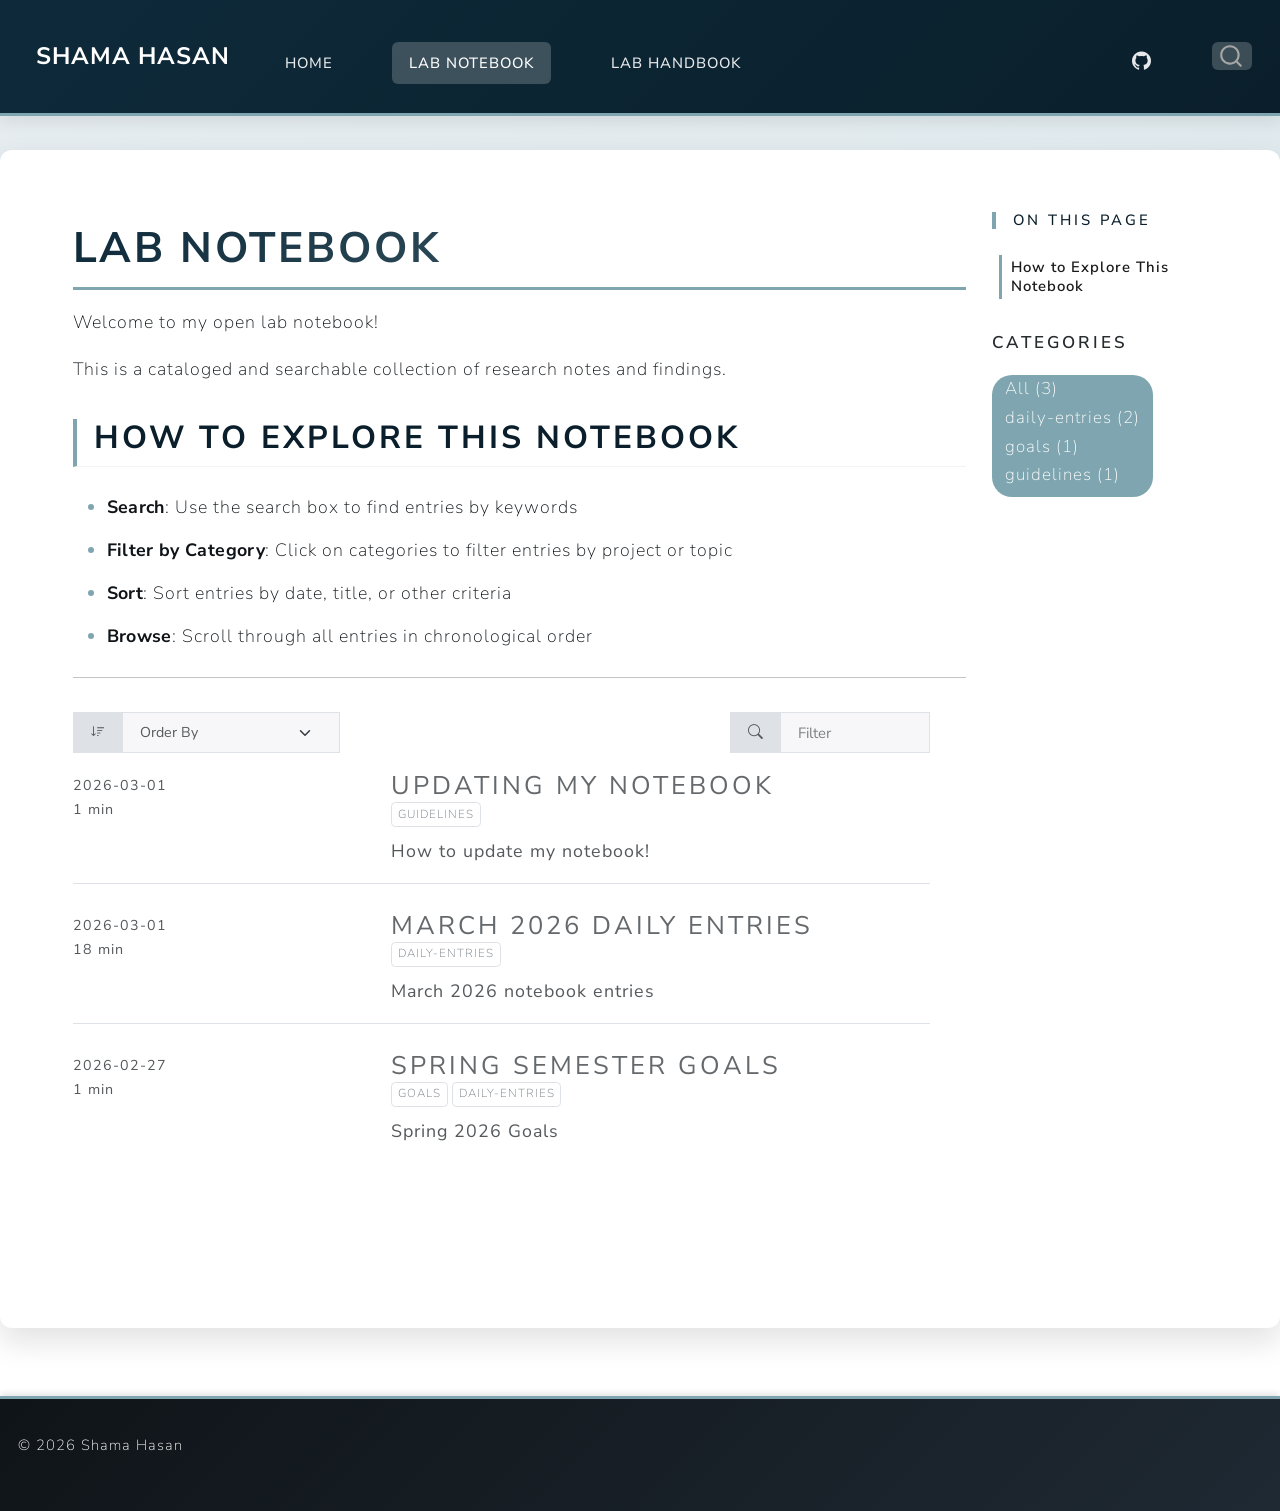
==== docs/notebook.html @ 0d403a02 "update" ====
<!DOCTYPE html>
<html xmlns="http://www.w3.org/1999/xhtml" lang="en" xml:lang="en"><head>

<meta charset="utf-8">
<meta name="generator" content="quarto-1.8.27">

<meta name="viewport" content="width=device-width, initial-scale=1.0, user-scalable=yes">


<title>Lab Notebook – Shama Hasan</title>
<style>
code{white-space: pre-wrap;}
span.smallcaps{font-variant: small-caps;}
div.columns{display: flex; gap: min(4vw, 1.5em);}
div.column{flex: auto; overflow-x: auto;}
div.hanging-indent{margin-left: 1.5em; text-indent: -1.5em;}
ul.task-list{list-style: none;}
ul.task-list li input[type="checkbox"] {
  width: 0.8em;
  margin: 0 0.8em 0.2em -1em; /* quarto-specific, see https://github.com/quarto-dev/quarto-cli/issues/4556 */ 
  vertical-align: middle;
}
</style>


<script src="site_libs/quarto-nav/quarto-nav.js"></script>
<script src="site_libs/quarto-nav/headroom.min.js"></script>
<script src="site_libs/clipboard/clipboard.min.js"></script>
<script src="site_libs/quarto-search/autocomplete.umd.js"></script>
<script src="site_libs/quarto-search/fuse.min.js"></script>
<script src="site_libs/quarto-search/quarto-search.js"></script>
<meta name="quarto:offset" content="./">
<script src="site_libs/quarto-listing/list.min.js"></script>
<script src="site_libs/quarto-listing/quarto-listing.js"></script>
<script src="site_libs/quarto-html/quarto.js" type="module"></script>
<script src="site_libs/quarto-html/tabsets/tabsets.js" type="module"></script>
<script src="site_libs/quarto-html/axe/axe-check.js" type="module"></script>
<script src="site_libs/quarto-html/popper.min.js"></script>
<script src="site_libs/quarto-html/tippy.umd.min.js"></script>
<script src="site_libs/quarto-html/anchor.min.js"></script>
<link href="site_libs/quarto-html/tippy.css" rel="stylesheet">
<link href="site_libs/quarto-html/quarto-syntax-highlighting-ed96de9b727972fe78a7b5d16c58bf87.css" rel="stylesheet" id="quarto-text-highlighting-styles">
<script src="site_libs/bootstrap/bootstrap.min.js"></script>
<link href="site_libs/bootstrap/bootstrap-icons.css" rel="stylesheet">
<link href="site_libs/bootstrap/bootstrap-26d00fcfd8247ad6f96df34d29162ba8.min.css" rel="stylesheet" append-hash="true" id="quarto-bootstrap" data-mode="light">
<script id="quarto-search-options" type="application/json">{
  "location": "navbar",
  "copy-button": false,
  "collapse-after": 3,
  "panel-placement": "end",
  "type": "overlay",
  "limit": 50,
  "keyboard-shortcut": [
    "f",
    "/",
    "s"
  ],
  "show-item-context": false,
  "language": {
    "search-no-results-text": "No results",
    "search-matching-documents-text": "matching documents",
    "search-copy-link-title": "Copy link to search",
    "search-hide-matches-text": "Hide additional matches",
    "search-more-match-text": "more match in this document",
    "search-more-matches-text": "more matches in this document",
    "search-clear-button-title": "Clear",
    "search-text-placeholder": "",
    "search-detached-cancel-button-title": "Cancel",
    "search-submit-button-title": "Submit",
    "search-label": "Search"
  }
}</script>
<script>

  window.document.addEventListener("DOMContentLoaded", function (_event) {
    const listingTargetEl = window.document.querySelector('#listing-listing .list');
    if (!listingTargetEl) {
      // No listing discovered, do not attach.
      return; 
    }

    const options = {
      valueNames: ['listing-date','listing-title','listing-reading-time','listing-description','listing-categories',{ data: ['index'] },{ data: ['categories'] },{ data: ['listing-date-sort'] },{ data: ['listing-file-modified-sort'] }],
      
      searchColumns: ["listing-date","listing-title","listing-author","listing-image","listing-description","listing-categories"],
    };

    window['quarto-listings'] = window['quarto-listings'] || {};
    window['quarto-listings']['listing-listing'] = new List('listing-listing', options);

    if (window['quarto-listing-loaded']) {
      window['quarto-listing-loaded']();
    }
  });

  window.addEventListener('hashchange',() => {
    if (window['quarto-listing-loaded']) {
      window['quarto-listing-loaded']();
    }
  })
  </script>

  <script src="https://cdnjs.cloudflare.com/polyfill/v3/polyfill.min.js?features=es6"></script>
  <script src="https://cdn.jsdelivr.net/npm/mathjax@3/es5/tex-chtml-full.js" type="text/javascript"></script>

<script type="text/javascript">
const typesetMath = (el) => {
  if (window.MathJax) {
    // MathJax Typeset
    window.MathJax.typeset([el]);
  } else if (window.katex) {
    // KaTeX Render
    var mathElements = el.getElementsByClassName("math");
    var macros = [];
    for (var i = 0; i < mathElements.length; i++) {
      var texText = mathElements[i].firstChild;
      if (mathElements[i].tagName == "SPAN" && texText && texText.data) {
        window.katex.render(texText.data, mathElements[i], {
          displayMode: mathElements[i].classList.contains('display'),
          throwOnError: false,
          macros: macros,
          fleqn: false
        });
      }
    }
  }
}
window.Quarto = {
  typesetMath
};
</script>

<link rel="stylesheet" href="styles.css">
</head>

<body class="nav-fixed quarto-light">

<div id="quarto-search-results"></div>
  <header id="quarto-header" class="headroom fixed-top">
    <nav class="navbar navbar-expand-lg " data-bs-theme="dark">
      <div class="navbar-container container-fluid">
      <div class="navbar-brand-container mx-auto">
    <a href="./index.html" class="navbar-brand navbar-brand-logo">
    <img src="./headshots/logo.png" alt="" class="navbar-logo light-content">
    <img src="./headshots/logo.png" alt="" class="navbar-logo dark-content">
    </a>
    <a class="navbar-brand" href="./index.html">
    <span class="navbar-title">Shama Hasan</span>
    </a>
  </div>
            <div id="quarto-search" class="" title="Search"></div>
          <button class="navbar-toggler" type="button" data-bs-toggle="collapse" data-bs-target="#navbarCollapse" aria-controls="navbarCollapse" role="menu" aria-expanded="false" aria-label="Toggle navigation" onclick="if (window.quartoToggleHeadroom) { window.quartoToggleHeadroom(); }">
  <span class="navbar-toggler-icon"></span>
</button>
          <div class="collapse navbar-collapse" id="navbarCollapse">
            <ul class="navbar-nav navbar-nav-scroll me-auto">
  <li class="nav-item">
    <a class="nav-link" href="./index.html"> 
<span class="menu-text">Home</span></a>
  </li>  
  <li class="nav-item">
    <a class="nav-link active" href="./notebook.html" aria-current="page"> 
<span class="menu-text">Lab Notebook</span></a>
  </li>  
  <li class="nav-item">
    <a class="nav-link" href="https://alcalalab.github.io/resources/"> 
<span class="menu-text">Lab Handbook</span></a>
  </li>  
</ul>
            <ul class="navbar-nav navbar-nav-scroll ms-auto">
  <li class="nav-item compact">
    <a class="nav-link" href="https://github.com/shamahasan"> <i class="bi bi-github" role="img">
</i> 
<span class="menu-text"></span></a>
  </li>  
</ul>
          </div> <!-- /navcollapse -->
            <div class="quarto-navbar-tools">
</div>
      </div> <!-- /container-fluid -->
    </nav>
</header>
<!-- content -->
<div id="quarto-content" class="quarto-container page-columns page-rows-contents page-layout-full page-navbar">
<!-- sidebar -->
<!-- margin-sidebar -->
    <div id="quarto-margin-sidebar" class="sidebar margin-sidebar">
        <nav id="TOC" role="doc-toc" class="toc-active">
    <h2 id="toc-title">On this page</h2>
   
  <ul>
  <li><a href="#how-to-explore-this-notebook" id="toc-how-to-explore-this-notebook" class="nav-link active" data-scroll-target="#how-to-explore-this-notebook">How to Explore This Notebook</a></li>
  </ul>
</nav>
    <h5 class="quarto-listing-category-title">Categories</h5><div class="quarto-listing-category category-default"><div class="category" data-category="">All <span class="quarto-category-count">(3)</span></div><div class="category" data-category="ZGFpbHktZW50cmllcw==">daily-entries <span class="quarto-category-count">(2)</span></div><div class="category" data-category="Z29hbHM=">goals <span class="quarto-category-count">(1)</span></div><div class="category" data-category="Z3VpZGVsaW5lcw==">guidelines <span class="quarto-category-count">(1)</span></div></div></div>
<!-- main -->
<main class="content column-page-left" id="quarto-document-content">

<header id="title-block-header" class="quarto-title-block default">
<div class="quarto-title">
<h1 class="title">Lab Notebook</h1>
</div>



<div class="quarto-title-meta column-page-left">

    
  
    
  </div>
  


</header>


<p>Welcome to my open lab notebook!</p>
<p>This is a cataloged and searchable collection of research notes and findings.</p>
<section id="how-to-explore-this-notebook" class="level2">
<h2 class="anchored" data-anchor-id="how-to-explore-this-notebook">How to Explore This Notebook</h2>
<ul>
<li><strong>Search</strong>: Use the search box to find entries by keywords</li>
<li><strong>Filter by Category</strong>: Click on categories to filter entries by project or topic</li>
<li><strong>Sort</strong>: Sort entries by date, title, or other criteria</li>
<li><strong>Browse</strong>: Scroll through all entries in chronological order</li>
</ul>
<hr>



</section>

<div class="quarto-listing quarto-listing-container-default" id="listing-listing">
<div class="listing-actions-group">
   <div class="input-group input-group-sm quarto-listing-sort">
    <span class="input-group-text"><i class="bi bi-sort-down"></i></span>
    <select id="listing-listing-sort" class="form-select" aria-label="Order By" onchange="window['quarto-listings']['listing-listing'].sort(this.options[this.selectedIndex].value, { order: this.options[this.selectedIndex].getAttribute('data-direction')})">
      <option value="" disabled="" selected="" hidden="">Order By</option>
      <option value="index" data-direction="asc">Default</option>
      <option value="listing-title" data-direction="asc">
        Title
      </option>
      <option value="listing-date-sort" data-direction="asc">
        Date - Oldest
      </option>
      <option value="listing-date-sort" data-direction="desc">
        Date - Newest
      </option>
    </select>
  </div>
    <div class="input-group input-group-sm quarto-listing-filter">
      <span class="input-group-text"><i class="bi bi-search"></i></span>
      <input type="text" class="search form-control" placeholder="Filter">
    </div>
</div>
<div class="list quarto-listing-default">
<div class="quarto-post image-right" data-index="0" data-categories="Z3VpZGVsaW5lcw==" data-listing-date-sort="1772341200000" data-listing-file-modified-sort="1772421184008" data-listing-date-modified-sort="NaN" data-listing-reading-time-sort="1" data-listing-word-count-sort="116">
<div class="body">
<h3 class="no-anchor listing-title">
<a href="./posts/updating_my_notebook.html" class="no-external">Updating My Notebook</a>
</h3>
<div class="listing-categories">

<div class="listing-category" onclick="window.quartoListingCategory('Z3VpZGVsaW5lcw=='); return false;">guidelines</div>

</div>
<div class="delink listing-description"><a href="./posts/updating_my_notebook.html" class="no-external">
<p>How to update my notebook!</p>
</a></div>
</div>
<div class="metadata">
<a href="./posts/updating_my_notebook.html" class="no-external">
<div class="listing-date">
2026-03-01
</div>
<div class="listing-reading-time">1 min</div>
</a>
</div>
</div>
<div class="quarto-post image-right" data-index="1" data-categories="ZGFpbHktZW50cmllcw==" data-listing-date-sort="1772341200000" data-listing-file-modified-sort="1774485495279" data-listing-date-modified-sort="NaN" data-listing-reading-time-sort="18" data-listing-word-count-sort="3495">
<div class="body">
<h3 class="no-anchor listing-title">
<a href="./posts/March_Daily_Entries.html" class="no-external">March 2026 Daily Entries</a>
</h3>
<div class="listing-categories">

<div class="listing-category" onclick="window.quartoListingCategory('ZGFpbHktZW50cmllcw=='); return false;">daily-entries</div>

</div>
<div class="delink listing-description"><a href="./posts/March_Daily_Entries.html" class="no-external">
<p>March 2026 notebook entries</p>
</a></div>
</div>
<div class="metadata">
<a href="./posts/March_Daily_Entries.html" class="no-external">
<div class="listing-date">
2026-03-01
</div>
<div class="listing-reading-time">18 min</div>
</a>
</div>
</div>
<div class="quarto-post image-right" data-index="2" data-categories="Z29hbHMlMkNkYWlseS1lbnRyaWVz" data-listing-date-sort="1772168400000" data-listing-file-modified-sort="1774484354707" data-listing-date-modified-sort="NaN" data-listing-reading-time-sort="1" data-listing-word-count-sort="167">
<div class="body">
<h3 class="no-anchor listing-title">
<a href="./posts/2026-02-18-goals.html" class="no-external">Spring Semester Goals</a>
</h3>
<div class="listing-categories">

<div class="listing-category" onclick="window.quartoListingCategory('Z29hbHM='); return false;">goals</div>

<div class="listing-category" onclick="window.quartoListingCategory('ZGFpbHktZW50cmllcw=='); return false;">daily-entries</div>

</div>
<div class="delink listing-description"><a href="./posts/2026-02-18-goals.html" class="no-external">
<p>Spring 2026 Goals</p>
</a></div>
</div>
<div class="metadata">
<a href="./posts/2026-02-18-goals.html" class="no-external">
<div class="listing-date">
2026-02-27
</div>
<div class="listing-reading-time">1 min</div>
</a>
</div>
</div>
</div>
<div class="listing-no-matching d-none">No matching items</div>
</div></main> <!-- /main -->
<script id="quarto-html-after-body" type="application/javascript">
  window.document.addEventListener("DOMContentLoaded", function (event) {
    const icon = "";
    const anchorJS = new window.AnchorJS();
    anchorJS.options = {
      placement: 'right',
      icon: icon
    };
    anchorJS.add('.anchored');
    const isCodeAnnotation = (el) => {
      for (const clz of el.classList) {
        if (clz.startsWith('code-annotation-')) {                     
          return true;
        }
      }
      return false;
    }
    const onCopySuccess = function(e) {
      // button target
      const button = e.trigger;
      // don't keep focus
      button.blur();
      // flash "checked"
      button.classList.add('code-copy-button-checked');
      var currentTitle = button.getAttribute("title");
      button.setAttribute("title", "Copied!");
      let tooltip;
      if (window.bootstrap) {
        button.setAttribute("data-bs-toggle", "tooltip");
        button.setAttribute("data-bs-placement", "left");
        button.setAttribute("data-bs-title", "Copied!");
        tooltip = new bootstrap.Tooltip(button, 
          { trigger: "manual", 
            customClass: "code-copy-button-tooltip",
            offset: [0, -8]});
        tooltip.show();    
      }
      setTimeout(function() {
        if (tooltip) {
          tooltip.hide();
          button.removeAttribute("data-bs-title");
          button.removeAttribute("data-bs-toggle");
          button.removeAttribute("data-bs-placement");
        }
        button.setAttribute("title", currentTitle);
        button.classList.remove('code-copy-button-checked');
      }, 1000);
      // clear code selection
      e.clearSelection();
    }
    const getTextToCopy = function(trigger) {
      const outerScaffold = trigger.parentElement.cloneNode(true);
      const codeEl = outerScaffold.querySelector('code');
      for (const childEl of codeEl.children) {
        if (isCodeAnnotation(childEl)) {
          childEl.remove();
        }
      }
      return codeEl.innerText;
    }
    const clipboard = new window.ClipboardJS('.code-copy-button:not([data-in-quarto-modal])', {
      text: getTextToCopy
    });
    clipboard.on('success', onCopySuccess);
    if (window.document.getElementById('quarto-embedded-source-code-modal')) {
      const clipboardModal = new window.ClipboardJS('.code-copy-button[data-in-quarto-modal]', {
        text: getTextToCopy,
        container: window.document.getElementById('quarto-embedded-source-code-modal')
      });
      clipboardModal.on('success', onCopySuccess);
    }
      var localhostRegex = new RegExp(/^(?:http|https):\/\/localhost\:?[0-9]*\//);
      var mailtoRegex = new RegExp(/^mailto:/);
        var filterRegex = new RegExp('/' + window.location.host + '/');
      var isInternal = (href) => {
          return filterRegex.test(href) || localhostRegex.test(href) || mailtoRegex.test(href);
      }
      // Inspect non-navigation links and adorn them if external
     var links = window.document.querySelectorAll('a[href]:not(.nav-link):not(.navbar-brand):not(.toc-action):not(.sidebar-link):not(.sidebar-item-toggle):not(.pagination-link):not(.no-external):not([aria-hidden]):not(.dropdown-item):not(.quarto-navigation-tool):not(.about-link)');
      for (var i=0; i<links.length; i++) {
        const link = links[i];
        if (!isInternal(link.href)) {
          // undo the damage that might have been done by quarto-nav.js in the case of
          // links that we want to consider external
          if (link.dataset.originalHref !== undefined) {
            link.href = link.dataset.originalHref;
          }
            // target, if specified
            link.setAttribute("target", "_blank");
            if (link.getAttribute("rel") === null) {
              link.setAttribute("rel", "noopener");
            }
        }
      }
    function tippyHover(el, contentFn, onTriggerFn, onUntriggerFn) {
      const config = {
        allowHTML: true,
        maxWidth: 500,
        delay: 100,
        arrow: false,
        appendTo: function(el) {
            return el.parentElement;
        },
        interactive: true,
        interactiveBorder: 10,
        theme: 'quarto',
        placement: 'bottom-start',
      };
      if (contentFn) {
        config.content = contentFn;
      }
      if (onTriggerFn) {
        config.onTrigger = onTriggerFn;
      }
      if (onUntriggerFn) {
        config.onUntrigger = onUntriggerFn;
      }
      window.tippy(el, config); 
    }
    const noterefs = window.document.querySelectorAll('a[role="doc-noteref"]');
    for (var i=0; i<noterefs.length; i++) {
      const ref = noterefs[i];
      tippyHover(ref, function() {
        // use id or data attribute instead here
        let href = ref.getAttribute('data-footnote-href') || ref.getAttribute('href');
        try { href = new URL(href).hash; } catch {}
        const id = href.replace(/^#\/?/, "");
        const note = window.document.getElementById(id);
        if (note) {
          return note.innerHTML;
        } else {
          return "";
        }
      });
    }
    const xrefs = window.document.querySelectorAll('a.quarto-xref');
    const processXRef = (id, note) => {
      // Strip column container classes
      const stripColumnClz = (el) => {
        el.classList.remove("page-full", "page-columns");
        if (el.children) {
          for (const child of el.children) {
            stripColumnClz(child);
          }
        }
      }
      stripColumnClz(note)
      if (id === null || id.startsWith('sec-')) {
        // Special case sections, only their first couple elements
        const container = document.createElement("div");
        if (note.children && note.children.length > 2) {
          container.appendChild(note.children[0].cloneNode(true));
          for (let i = 1; i < note.children.length; i++) {
            const child = note.children[i];
            if (child.tagName === "P" && child.innerText === "") {
              continue;
            } else {
              container.appendChild(child.cloneNode(true));
              break;
            }
          }
          if (window.Quarto?.typesetMath) {
            window.Quarto.typesetMath(container);
          }
          return container.innerHTML
        } else {
          if (window.Quarto?.typesetMath) {
            window.Quarto.typesetMath(note);
          }
          return note.innerHTML;
        }
      } else {
        // Remove any anchor links if they are present
        const anchorLink = note.querySelector('a.anchorjs-link');
        if (anchorLink) {
          anchorLink.remove();
        }
        if (window.Quarto?.typesetMath) {
          window.Quarto.typesetMath(note);
        }
        if (note.classList.contains("callout")) {
          return note.outerHTML;
        } else {
          return note.innerHTML;
        }
      }
    }
    for (var i=0; i<xrefs.length; i++) {
      const xref = xrefs[i];
      tippyHover(xref, undefined, function(instance) {
        instance.disable();
        let url = xref.getAttribute('href');
        let hash = undefined; 
        if (url.startsWith('#')) {
          hash = url;
        } else {
          try { hash = new URL(url).hash; } catch {}
        }
        if (hash) {
          const id = hash.replace(/^#\/?/, "");
          const note = window.document.getElementById(id);
          if (note !== null) {
            try {
              const html = processXRef(id, note.cloneNode(true));
              instance.setContent(html);
            } finally {
              instance.enable();
              instance.show();
            }
          } else {
            // See if we can fetch this
            fetch(url.split('#')[0])
            .then(res => res.text())
            .then(html => {
              const parser = new DOMParser();
              const htmlDoc = parser.parseFromString(html, "text/html");
              const note = htmlDoc.getElementById(id);
              if (note !== null) {
                const html = processXRef(id, note);
                instance.setContent(html);
              } 
            }).finally(() => {
              instance.enable();
              instance.show();
            });
          }
        } else {
          // See if we can fetch a full url (with no hash to target)
          // This is a special case and we should probably do some content thinning / targeting
          fetch(url)
          .then(res => res.text())
          .then(html => {
            const parser = new DOMParser();
            const htmlDoc = parser.parseFromString(html, "text/html");
            const note = htmlDoc.querySelector('main.content');
            if (note !== null) {
              // This should only happen for chapter cross references
              // (since there is no id in the URL)
              // remove the first header
              if (note.children.length > 0 && note.children[0].tagName === "HEADER") {
                note.children[0].remove();
              }
              const html = processXRef(null, note);
              instance.setContent(html);
            } 
          }).finally(() => {
            instance.enable();
            instance.show();
          });
        }
      }, function(instance) {
      });
    }
        let selectedAnnoteEl;
        const selectorForAnnotation = ( cell, annotation) => {
          let cellAttr = 'data-code-cell="' + cell + '"';
          let lineAttr = 'data-code-annotation="' +  annotation + '"';
          const selector = 'span[' + cellAttr + '][' + lineAttr + ']';
          return selector;
        }
        const selectCodeLines = (annoteEl) => {
          const doc = window.document;
          const targetCell = annoteEl.getAttribute("data-target-cell");
          const targetAnnotation = annoteEl.getAttribute("data-target-annotation");
          const annoteSpan = window.document.querySelector(selectorForAnnotation(targetCell, targetAnnotation));
          const lines = annoteSpan.getAttribute("data-code-lines").split(",");
          const lineIds = lines.map((line) => {
            return targetCell + "-" + line;
          })
          let top = null;
          let height = null;
          let parent = null;
          if (lineIds.length > 0) {
              //compute the position of the single el (top and bottom and make a div)
              const el = window.document.getElementById(lineIds[0]);
              top = el.offsetTop;
              height = el.offsetHeight;
              parent = el.parentElement.parentElement;
            if (lineIds.length > 1) {
              const lastEl = window.document.getElementById(lineIds[lineIds.length - 1]);
              const bottom = lastEl.offsetTop + lastEl.offsetHeight;
              height = bottom - top;
            }
            if (top !== null && height !== null && parent !== null) {
              // cook up a div (if necessary) and position it 
              let div = window.document.getElementById("code-annotation-line-highlight");
              if (div === null) {
                div = window.document.createElement("div");
                div.setAttribute("id", "code-annotation-line-highlight");
                div.style.position = 'absolute';
                parent.appendChild(div);
              }
              div.style.top = top - 2 + "px";
              div.style.height = height + 4 + "px";
              div.style.left = 0;
              let gutterDiv = window.document.getElementById("code-annotation-line-highlight-gutter");
              if (gutterDiv === null) {
                gutterDiv = window.document.createElement("div");
                gutterDiv.setAttribute("id", "code-annotation-line-highlight-gutter");
                gutterDiv.style.position = 'absolute';
                const codeCell = window.document.getElementById(targetCell);
                const gutter = codeCell.querySelector('.code-annotation-gutter');
                gutter.appendChild(gutterDiv);
              }
              gutterDiv.style.top = top - 2 + "px";
              gutterDiv.style.height = height + 4 + "px";
            }
            selectedAnnoteEl = annoteEl;
          }
        };
        const unselectCodeLines = () => {
          const elementsIds = ["code-annotation-line-highlight", "code-annotation-line-highlight-gutter"];
          elementsIds.forEach((elId) => {
            const div = window.document.getElementById(elId);
            if (div) {
              div.remove();
            }
          });
          selectedAnnoteEl = undefined;
        };
          // Handle positioning of the toggle
      window.addEventListener(
        "resize",
        throttle(() => {
          elRect = undefined;
          if (selectedAnnoteEl) {
            selectCodeLines(selectedAnnoteEl);
          }
        }, 10)
      );
      function throttle(fn, ms) {
      let throttle = false;
      let timer;
        return (...args) => {
          if(!throttle) { // first call gets through
              fn.apply(this, args);
              throttle = true;
          } else { // all the others get throttled
              if(timer) clearTimeout(timer); // cancel #2
              timer = setTimeout(() => {
                fn.apply(this, args);
                timer = throttle = false;
              }, ms);
          }
        };
      }
        // Attach click handler to the DT
        const annoteDls = window.document.querySelectorAll('dt[data-target-cell]');
        for (const annoteDlNode of annoteDls) {
          annoteDlNode.addEventListener('click', (event) => {
            const clickedEl = event.target;
            if (clickedEl !== selectedAnnoteEl) {
              unselectCodeLines();
              const activeEl = window.document.querySelector('dt[data-target-cell].code-annotation-active');
              if (activeEl) {
                activeEl.classList.remove('code-annotation-active');
              }
              selectCodeLines(clickedEl);
              clickedEl.classList.add('code-annotation-active');
            } else {
              // Unselect the line
              unselectCodeLines();
              clickedEl.classList.remove('code-annotation-active');
            }
          });
        }
    const findCites = (el) => {
      const parentEl = el.parentElement;
      if (parentEl) {
        const cites = parentEl.dataset.cites;
        if (cites) {
          return {
            el,
            cites: cites.split(' ')
          };
        } else {
          return findCites(el.parentElement)
        }
      } else {
        return undefined;
      }
    };
    var bibliorefs = window.document.querySelectorAll('a[role="doc-biblioref"]');
    for (var i=0; i<bibliorefs.length; i++) {
      const ref = bibliorefs[i];
      const citeInfo = findCites(ref);
      if (citeInfo) {
        tippyHover(citeInfo.el, function() {
          var popup = window.document.createElement('div');
          citeInfo.cites.forEach(function(cite) {
            var citeDiv = window.document.createElement('div');
            citeDiv.classList.add('hanging-indent');
            citeDiv.classList.add('csl-entry');
            var biblioDiv = window.document.getElementById('ref-' + cite);
            if (biblioDiv) {
              citeDiv.innerHTML = biblioDiv.innerHTML;
            }
            popup.appendChild(citeDiv);
          });
          return popup.innerHTML;
        });
      }
    }
  });
  </script>
</div> <!-- /content -->
<footer class="footer">
  <div class="nav-footer">
    <div class="nav-footer-left">
<p>© 2026 Shama Hasan</p>
</div>   
    <div class="nav-footer-center">
      &nbsp;
    </div>
    <div class="nav-footer-right">
      &nbsp;
    </div>
  </div>
</footer>




</body></html>
---- docs/site_libs/quarto-html/tippy.css ----
.tippy-box[data-animation=fade][data-state=hidden]{opacity:0}[data-tippy-root]{max-width:calc(100vw - 10px)}.tippy-box{position:relative;background-color:#333;color:#fff;border-radius:4px;font-size:14px;line-height:1.4;white-space:normal;outline:0;transition-property:transform,visibility,opacity}.tippy-box[data-placement^=top]>.tippy-arrow{bottom:0}.tippy-box[data-placement^=top]>.tippy-arrow:before{bottom:-7px;left:0;border-width:8px 8px 0;border-top-color:initial;transform-origin:center top}.tippy-box[data-placement^=bottom]>.tippy-arrow{top:0}.tippy-box[data-placement^=bottom]>.tippy-arrow:before{top:-7px;left:0;border-width:0 8px 8px;border-bottom-color:initial;transform-origin:center bottom}.tippy-box[data-placement^=left]>.tippy-arrow{right:0}.tippy-box[data-placement^=left]>.tippy-arrow:before{border-width:8px 0 8px 8px;border-left-color:initial;right:-7px;transform-origin:center left}.tippy-box[data-placement^=right]>.tippy-arrow{left:0}.tippy-box[data-placement^=right]>.tippy-arrow:before{left:-7px;border-width:8px 8px 8px 0;border-right-color:initial;transform-origin:center right}.tippy-box[data-inertia][data-state=visible]{transition-timing-function:cubic-bezier(.54,1.5,.38,1.11)}.tippy-arrow{width:16px;height:16px;color:#333}.tippy-arrow:before{content:"";position:absolute;border-color:transparent;border-style:solid}.tippy-content{position:relative;padding:5px 9px;z-index:1}
---- docs/site_libs/quarto-html/quarto-syntax-highlighting-ed96de9b727972fe78a7b5d16c58bf87.css ----
/* quarto syntax highlight colors */
:root {
  --quarto-hl-ot-color: #003B4F;
  --quarto-hl-at-color: #657422;
  --quarto-hl-ss-color: #20794D;
  --quarto-hl-an-color: #5E5E5E;
  --quarto-hl-fu-color: #4758AB;
  --quarto-hl-st-color: #20794D;
  --quarto-hl-cf-color: #003B4F;
  --quarto-hl-op-color: #5E5E5E;
  --quarto-hl-er-color: #AD0000;
  --quarto-hl-bn-color: #AD0000;
  --quarto-hl-al-color: #AD0000;
  --quarto-hl-va-color: #111111;
  --quarto-hl-bu-color: inherit;
  --quarto-hl-ex-color: inherit;
  --quarto-hl-pp-color: #AD0000;
  --quarto-hl-in-color: #5E5E5E;
  --quarto-hl-vs-color: #20794D;
  --quarto-hl-wa-color: #5E5E5E;
  --quarto-hl-do-color: #5E5E5E;
  --quarto-hl-im-color: #00769E;
  --quarto-hl-ch-color: #20794D;
  --quarto-hl-dt-color: #AD0000;
  --quarto-hl-fl-color: #AD0000;
  --quarto-hl-co-color: #5E5E5E;
  --quarto-hl-cv-color: #5E5E5E;
  --quarto-hl-cn-color: #8f5902;
  --quarto-hl-sc-color: #5E5E5E;
  --quarto-hl-dv-color: #AD0000;
  --quarto-hl-kw-color: #003B4F;
}

/* other quarto variables */
:root {
  --quarto-font-monospace: SFMono-Regular, Menlo, Monaco, Consolas, "Liberation Mono", "Courier New", monospace;
}

/* syntax highlight based on Pandoc's rules */
pre > code.sourceCode > span {
  color: #003B4F;
}

code.sourceCode > span {
  color: #003B4F;
}

div.sourceCode,
div.sourceCode pre.sourceCode {
  color: #003B4F;
}

/* Normal */
code span {
  color: #003B4F;
}

/* Alert */
code span.al {
  color: #AD0000;
  font-style: inherit;
}

/* Annotation */
code span.an {
  color: #5E5E5E;
  font-style: inherit;
}

/* Attribute */
code span.at {
  color: #657422;
  font-style: inherit;
}

/* BaseN */
code span.bn {
  color: #AD0000;
  font-style: inherit;
}

/* BuiltIn */
code span.bu {
  font-style: inherit;
}

/* ControlFlow */
code span.cf {
  color: #003B4F;
  font-weight: bold;
  font-style: inherit;
}

/* Char */
code span.ch {
  color: #20794D;
  font-style: inherit;
}

/* Constant */
code span.cn {
  color: #8f5902;
  font-style: inherit;
}

/* Comment */
code span.co {
  color: #5E5E5E;
  font-style: inherit;
}

/* CommentVar */
code span.cv {
  color: #5E5E5E;
  font-style: italic;
}

/* Documentation */
code span.do {
  color: #5E5E5E;
  font-style: italic;
}

/* DataType */
code span.dt {
  color: #AD0000;
  font-style: inherit;
}

/* DecVal */
code span.dv {
  color: #AD0000;
  font-style: inherit;
}

/* Error */
code span.er {
  color: #AD0000;
  font-style: inherit;
}

/* Extension */
code span.ex {
  font-style: inherit;
}

/* Float */
code span.fl {
  color: #AD0000;
  font-style: inherit;
}

/* Function */
code span.fu {
  color: #4758AB;
  font-style: inherit;
}

/* Import */
code span.im {
  color: #00769E;
  font-style: inherit;
}

/* Information */
code span.in {
  color: #5E5E5E;
  font-style: inherit;
}

/* Keyword */
code span.kw {
  color: #003B4F;
  font-weight: bold;
  font-style: inherit;
}

/* Operator */
code span.op {
  color: #5E5E5E;
  font-style: inherit;
}

/* Other */
code span.ot {
  color: #003B4F;
  font-style: inherit;
}

/* Preprocessor */
code span.pp {
  color: #AD0000;
  font-style: inherit;
}

/* SpecialChar */
code span.sc {
  color: #5E5E5E;
  font-style: inherit;
}

/* SpecialString */
code span.ss {
  color: #20794D;
  font-style: inherit;
}

/* String */
code span.st {
  color: #20794D;
  font-style: inherit;
}

/* Variable */
code span.va {
  color: #111111;
  font-style: inherit;
}

/* VerbatimString */
code span.vs {
  color: #20794D;
  font-style: inherit;
}

/* Warning */
code span.wa {
  color: #5E5E5E;
  font-style: italic;
}

.prevent-inlining {
  content: "</";
}

/*# sourceMappingURL=0920dd6d7437995b8cdf7429764427b1.css.map */
---- docs/styles.css ----
/* Custom styles for the website - Professional Design */

/* ============================================
   Color Palette — Deep Ocean
   ============================================ */
:root {
  /* Primary brand colors */
  --primary-color: #0E2A3A;      /* deep ocean blue */
  --primary-dark:  #0A1F2B;      /* darker navy */
  --primary-light: #2F4A5A;      /* slate blue */

  --secondary-color: #4F6D7A;   /* steel blue */
  --accent-color:    #7FA6B0;   /* soft sea-glass blue */

  /* Backgrounds */
  --bg-light:          #FAFBFC; /* paper white */
  --bg-gradient-start:#E6ECEF; /* pale blue-gray */
  --bg-gradient-end:  #DCE8EC; /* subtle ocean mist */

  /* Text */
  --text-dark:   #0F1418;  /* near-black */
  --text-medium: #1F2933;  /* charcoal */
  --text-light:  #4F6D7A;  /* muted steel */

  /* Borders & UI */
  --border-color: #C9D6DC; /* soft blue-gray */

  /* Shadows */
  --shadow-sm: 0 2px 4px rgba(15, 20, 24, 0.04);
  --shadow-md: 0 6px 14px rgba(15, 20, 24, 0.08);
  --shadow-lg: 0 14px 30px rgba(15, 20, 24, 0.12);
}


/* ============================================
   Global Styles
   ============================================ */
body {
  font-size: 1.05rem;
  line-height: 1.7;
  color: var(--text-dark);
  background: linear-gradient(135deg, var(--bg-gradient-start) 0%, var(--bg-gradient-end) 100%);
  background-attachment: fixed;
} 

/* ============================================
   Navigation Bar
   ============================================ */
.navbar {
  background: linear-gradient(135deg, var(--primary-color) 0%, var(--primary-dark) 100%) !important;
  box-shadow: var(--shadow-md);
  padding: 1rem 0;
  border-bottom: 3px solid var(--accent-color);
}

.navbar-brand {
  font-weight: 700;
  font-size: 1.4rem;
  color: white !important;
  transition: transform 0.3s ease;
}

.navbar-brand:hover {
  transform: scale(1.05);
}

.navbar-nav .nav-link {
  color: rgba(255, 255, 255, 0.9) !important;
  font-weight: 500;
  padding: 0.5rem 1rem !important;
  margin: 0 0.25rem;
  border-radius: 6px;
  transition: all 0.3s ease;
}

.navbar-nav .nav-link:hover {
  background-color: rgba(255, 255, 255, 0.15);
  color: white !important;
  transform: translateY(-2px);
}

.navbar-nav .nav-link.active {
  background-color: rgba(255, 255, 255, 0.2);
  color: white !important;
}

/* ============================================
   Main Content Area
   ============================================ */
#quarto-content {
  background-color: white;
  border-radius: 12px;
  box-shadow: var(--shadow-lg);
  padding: 2.5rem;
  margin-top: 2rem;
  margin-bottom: 2rem;
}

/* ============================================
   Headers
   ============================================ */
h1, h2, h3, h4, h5, h6 {
  margin-top: 2rem;
  margin-bottom: 1.25rem;
  font-weight: 700;
  color: var(--text-dark);
}

h1 {
  font-size: 2.5rem;
  background: linear-gradient(135deg, var(--primary-color) 0%, var(--secondary-color) 100%);
  -webkit-background-clip: text;
  -webkit-text-fill-color: transparent;
  background-clip: text;
  border-bottom: 3px solid var(--accent-color);
  padding-bottom: 0.75rem;
  margin-bottom: 1.5rem;
}

h2 {
  font-size: 1.875rem;
  color: var(--primary-dark);
  border-left: 4px solid var(--accent-color);
  padding-left: 1rem;
  margin-top: 2.5rem;
}

h3 {
  font-size: 1.5rem;
  color: var(--text-dark);
}

/* ============================================
   Hero Section (for homepage)
   ============================================ */
.hero-section {
  background: linear-gradient(135deg, var(--primary-color) 0%, var(--secondary-color) 100%);
  color: white;
  padding: 3rem 2rem;
  border-radius: 12px;
  margin-bottom: 2.5rem;
  box-shadow: var(--shadow-lg);
  text-align: center;
}

.hero-section h1 {
  color: white;
  border-bottom: none;
  background: none;
  -webkit-text-fill-color: white;
  margin-bottom: 1rem;
  font-size: 3rem;
}
 
.hero-section p {
  font-size: 1.25rem;
  opacity: 0.95;
  max-width: 800px;
  margin: 0 auto;
}

/* ============================================
   Fix hero image layout
   ============================================ */

.hero-image {
  display: flex !important;
  flex-wrap: nowrap;
  align-items: center;
  gap: 1.5rem;
}

/* Remove vertical margins that force stacking */
.hero-image img {
  margin: 0 !important;
}

/* Make sure Quarto wrappers don’t break flex */
.hero-image > p,
.hero-image > figure {
  margin: 0 !important;
  padding: 0 !important;
  display: flex !important;
  align-items: center;
}

/* Force children to be flex items */
.hero-image > p,
.hero-image > figure {
  flex: 0 0 auto;
}

/* Headshot */
.hero-image .headshot {
  width: 160px;
  max-width: 160px;
  border-radius: 999px;
}

/* Field image larger */
.hero-image .fieldshot {
  max-width: 420px;
  width: 100%;
}

/* ============================================
   Make hero images equal height + spaced
   ============================================ */

.hero-image {
  gap: 2.5rem;   /* more space between images */
}

/* Force both images to the same height */
.hero-image img {
  height: 280px;        /* adjust to taste */
  width: auto;
  object-fit: cover;
}

/* Keep headshot round but now same height */
.hero-image .headshot {
  width: 280px;        /* match height so circle stays round */
  height: 280px;
  max-width: none;
  border-radius: 50%;
}

/* Field photo fills its rectangle */
.hero-image .fieldshot {
  width: 420px;        /* wide landscape feel */
  max-width: none;
  border-radius: 16px;
}

/* ============================================
   Hero images: same height, no headshot cropping
   ============================================ */

.hero-image {
  gap: 3rem;            /* more space between images */
  align-items: center;
}

/* Set a shared height */
.hero-image .headshot,
.hero-image .fieldshot {
  height: 280px;        /* adjust this number */
  margin: 0 !important; /* keep your no-stack fix */
  display: block;
}

/* Headshot: NEVER crop */
.hero-image .headshot {
  width: 280px;         /* keep it square so circle stays true */
  max-width: none;
  object-fit: contain;  /* show whole headshot */
  background: white;    /* prevents transparent corners looking odd */
  padding: 6px;         /* small breathing room */
  border-radius: 50%;
}

/* Fieldshot: crop is OK for landscape framing */
.hero-image .fieldshot {
  width: 460px;         /* give it a nice wide presence */
  max-width: none;
  object-fit: cover;    /* fill the rectangle */
  border-radius: 16px;
}

/* Research page hero images: don't overlap TOC */
.research-hero {
  max-width: 100%;
  flex-wrap: wrap;     /* allow wrap instead of overflow */
  gap: 1.5rem;
}

.research-hero .fieldshot {
  height: 290px;       /* smaller so it fits next to TOC */
  width: auto;
  max-width: 400px;    /* prevents pushing into sidebar */
  object-fit: cover;
}

/* ============================================
   Cards and Sections
   ============================================ */
.card, .content-card {
  background-color: white;
  border-radius: 10px;
  padding: 1.75rem;
  margin-bottom: 1.5rem;
  box-shadow: var(--shadow-md);
  border: 1px solid var(--border-color);
  transition: all 0.3s ease;
}

.card:hover, .content-card:hover {
  box-shadow: var(--shadow-lg);
  transform: translateY(-3px);
}

.section-divider {
  height: 3px;
  background: linear-gradient(90deg, var(--primary-color) 0%, var(--accent-color) 100%);
  border: none;
  margin: 2.5rem 0;
  border-radius: 2px;
}

/* ============================================
   Links and Buttons
   ============================================ */

/* Body links */
a {
  color: var(--accent-color);
  text-decoration: underline;
  text-decoration-thickness: 2px;
  text-underline-offset: 3px;
  transition: color 0.2s ease, text-decoration-thickness 0.2s ease;
}

a:hover {
  color: var(--primary-light);
  text-decoration-thickness: 3px;
}

/* Navigation links stay clean */
.navbar a,
.navbar a:hover {
  text-decoration: none;
}


/* ============================================
   Lists
   ============================================ */
ul, ol {
  margin: 1.5rem 0;
  padding-left: 2rem;
}

li {
  margin-bottom: 0.75rem;
  line-height: 1.7;
}

ul li::marker {
  color: var(--accent-color);
  font-weight: bold;
}

/* Quick links special styling */
.quick-links li {
  background-color: var(--bg-light);
  padding: 0.75rem 1rem;
  margin-bottom: 0.75rem;
  border-radius: 8px;
  border-left: 4px solid var(--accent-color);
  transition: all 0.2s ease;
  list-style: none;
}

.quick-links li:hover {
  background-color: var(--bg-gradient-start);
  transform: translateX(5px);
  box-shadow: var(--shadow-sm);
}

.quick-links li::before {
  content: "→";
  color: var(--accent-color);
  font-weight: bold;
  margin-right: 0.75rem;
}

/* ============================================
   Code Blocks
   ============================================ */
pre {
  background-color: #1e293b;
  color: #e2e8f0;
  border-radius: 8px;
  padding: 1.5rem;
  border-left: 4px solid var(--accent-color);
  box-shadow: var(--shadow-sm);
  overflow-x: auto;
}

code {
  background-color: var(--bg-light);
  color: var(--primary-dark);
  padding: 0.2rem 0.5rem;
  border-radius: 4px;
  font-size: 0.9em;
}

pre code {
  background-color: transparent;
  color: inherit;
  padding: 0;
}

/* ============================================
   Blockquotes
   ============================================ */
blockquote {
  background-color: var(--bg-light);
  border-left: 5px solid var(--accent-color);
  padding: 1.25rem 1.5rem;
  margin: 1.5rem 0;
  border-radius: 0 8px 8px 0;
  color: var(--text-medium);
  font-style: italic;
  box-shadow: var(--shadow-sm);
}

/* ============================================
   Tables
   ============================================ */
table {
  margin: 2rem 0;
  border-collapse: collapse;
  width: 100%;
  box-shadow: var(--shadow-sm);
  border-radius: 8px;
  overflow: hidden;
}

thead {
  background: linear-gradient(135deg, var(--primary-color) 0%, var(--primary-dark) 100%);
  color: white;
}

thead th {
  padding: 1rem;
  font-weight: 600;
  text-align: left;
}

tbody tr {
  border-bottom: 1px solid var(--border-color);
  transition: background-color 0.2s ease;
}

tbody tr:hover {
  background-color: var(--bg-light);
}

tbody td {
  padding: 0.875rem 1rem;
}

tbody tr:last-child {
  border-bottom: none;
}

/* ============================================
   Images
   ============================================ */
img {
  max-width: 100%;
  height: auto;
  border-radius: 10px;
  margin: 1.5rem 0;
  box-shadow: var(--shadow-md);
  transition: transform 0.3s ease;
}

img:hover {
  transform: scale(1.02);
  box-shadow: var(--shadow-lg);
}

/* ============================================
   Lab Notebook Listing
   ============================================ */
.quarto-listing {
  margin-top: 2rem;
}

.quarto-listing-category {
  background-color: var(--accent-color);
  color: white;
  padding: 0.375rem 0.75rem;
  border-radius: 20px;
  font-size: 0.875rem;
  margin-right: 0.5rem;
  margin-bottom: 0.5rem;
  display: inline-block;
  transition: all 0.2s ease;
}

.quarto-listing-category:hover {
  background-color: var(--secondary-color);
  transform: scale(1.05);
}

.listing-item {
  background-color: white;
  padding: 1.5rem;
  margin-bottom: 1.25rem;
  border-radius: 10px;
  border-left: 4px solid var(--accent-color);
  box-shadow: var(--shadow-sm);
  transition: all 0.3s ease;
}

.listing-item:hover {
  box-shadow: var(--shadow-md);
  transform: translateX(5px);
}

/* ============================================
   Footer
   ============================================ */
.nav-footer {
  background: linear-gradient(135deg, var(--text-dark) 0%, var(--text-medium) 100%);
  color: white;
  margin-top: 4rem;
  padding: 2rem 0;
  border-top: 3px solid var(--accent-color);
  box-shadow: 0 -4px 6px -1px rgba(0, 0, 0, 0.1);
}

.nav-footer a {
  color: rgba(255, 255, 255, 0.9);
  transition: color 0.2s ease;
}

.nav-footer a:hover {
  color: white;
  text-decoration: none;
}

/* ============================================
   Task Lists
   ============================================ */
.task-list-item {
  list-style-type: none;
  background-color: var(--bg-light);
  padding: 0.5rem;
  margin-bottom: 0.5rem;
  border-radius: 6px;
  transition: background-color 0.2s ease;
}

.task-list-item:hover {
  background-color: var(--bg-gradient-start);
}

.task-list-item input[type="checkbox"] {
  margin-right: 0.75rem;
  width: 1.25rem;
  height: 1.25rem;
  cursor: pointer;
}

/* ============================================
   Table of Contents
   ============================================ */
#quarto-margin-sidebar .toc-actions,
#quarto-margin-sidebar nav[role="navigation"] {
  background-color: white;
  padding: 1.25rem;
  border-radius: 10px;
  box-shadow: var(--shadow-md);
  border: 1px solid var(--border-color);
}

#TOC a {
  color: var(--text-medium);
  transition: all 0.2s ease;
}

#TOC a:hover {
  color: var(--primary-color);
  padding-left: 0.5rem;
}

#TOC .active {
  color: var(--primary-color);
  font-weight: 600;
  border-left: 3px solid var(--accent-color);
  padding-left: 0.5rem;
}

/* ============================================
   Search
   ============================================ */
#quarto-search {
  background-color: rgba(255, 255, 255, 0.2);
  border-radius: 6px;
  transition: all 0.3s ease;
}

#quarto-search:hover {
  background-color: rgba(255, 255, 255, 0.3);
}

/* ============================================
   Responsive Design
   ============================================ */
@media (max-width: 768px) {
  #quarto-content {
    padding: 1.5rem;
  }
  
  h1 {
    font-size: 2rem;
  }
  
  .hero-section h1 {
    font-size: 2.25rem;
  }
  
  .hero-section {
    padding: 2rem 1.5rem;
  }
}

/* ============================================
   Animations
   ============================================ */
@keyframes fadeIn {
  from {
    opacity: 0;
    transform: translateY(20px);
  }
  to {
    opacity: 1;
    transform: translateY(0);
  }
}

#quarto-content > * {
  animation: fadeIn 0.6s ease-out;
}

/* ============================================
   Utility Classes
   ============================================ */
.text-center {
  text-align: center;
}

.mt-4 {
  margin-top: 2rem;
}

.mb-4 {
  margin-bottom: 2rem;
}

.highlight-box {
  background: linear-gradient(135deg, var(--bg-gradient-start) 0%, var(--bg-light) 100%);
  border-left: 4px solid var(--accent-color);
  padding: 1.5rem;
  border-radius: 8px;
  margin: 1.5rem 0;
  box-shadow: var(--shadow-sm);
}

/* ============================================
   Restore bold text styling
   ============================================ */

strong, b {
  font-weight: 700;
  color: var(--text-dark);
}

/* Optional: subtle emphasis boost */
strong {
  letter-spacing: 0.02em;
}

/* ============================================
   Research theme badge grid (4 across)
   ============================================ */

.theme-grid {
  display: grid;
  grid-template-columns: repeat(2, 1fr);  /* 2 columns */
  grid-template-rows: repeat(2, auto);   /* 2 rows */
  gap: 2rem;
  margin: 2rem 0 3rem 0;
}

.theme-card {
  background: white;
  border: 1px solid var(--border-color);
  border-radius: 12px;
  padding: 1rem;
  box-shadow: var(--shadow-md);
  transition: transform 0.2s ease, box-shadow 0.2s ease;
}

.theme-card:hover {
  transform: translateY(-3px);
  box-shadow: var(--shadow-lg);
}

/* Image badge */
.theme-card img {
  width: 100%;
  height: 170px;
  object-fit: cover;
  border-radius: 10px;
  margin: 0 0 0.75rem 0 !important;
}

/* Title styling */
.theme-card h3 {
  margin: 0.25rem 0 0.5rem 0;
  font-size: 1.1rem;
}

/* Make link titles look like titles (not regular text) */
.theme-card a {
  text-decoration: none;
}
.theme-card a:hover {
  text-decoration: underline;
}

/* Responsive: 2 across then 1 across */
@media (max-width: 1100px) {
  .theme-grid { grid-template-columns: repeat(2, 1fr); }
}
@media (max-width: 650px) {
  .theme-grid { grid-template-columns: 1fr; }
}

/* ============================================
   Mobile fixes (do not affect desktop)
   ============================================ */
@media (max-width: 768px) {

  /* Prevent horizontal scrolling */
  html, body {
    overflow-x: hidden;
  }

  /* iOS Safari performance + layout issues */
  body {
    background-attachment: scroll;
  }

  /* Main content: tighter padding on phones */
  #quarto-content {
    padding: 1.1rem;
    margin-top: 1rem;
    margin-bottom: 1rem;
    border-radius: 10px;
  }

  /* Headings scale down */
  h1 {
    font-size: 1.9rem;
  }
  h2 {
    font-size: 1.5rem;
    margin-top: 1.75rem;
  }
  h3 {
    font-size: 1.25rem;
  }

  /* Cards: reduce padding */
  .card, .content-card {
    padding: 1.1rem;
  }

  /* HERO: reduce padding */
  .hero-section {
    padding: 1.6rem 1.1rem;
  }
  .hero-section h1 {
    font-size: 2.1rem;
  }

  /* Images: reduce margins so they don't push content oddly */
  img {
    margin: 1rem 0;
  }

  /* Tables: force horizontal scroll instead of page overflow */
  .table-responsive,
  table {
    display: block;
    width: 100%;
    overflow-x: auto;
    -webkit-overflow-scrolling: touch;
  }

  /* Code blocks: slightly tighter on mobile */
  pre {
    padding: 1rem;
  }
}

/* ============================================
   Mobile hero images (authoritative)
   ============================================ */
@media (max-width: 768px) {

  /* Stack hero images; avoid side-by-side overflow */
  .hero-image {
    display: flex !important;
    flex-direction: column !important;
    align-items: center !important;
    justify-content: center !important;
    gap: 1rem !important;
  }

  /* Quarto wrappers (p/figure) should not create weird widths */
.hero-image > p,
.hero-image > figure {
  width: 100% !important;
  max-width: 100% !important;
  flex: 0 0 100% !important;
  margin: 0 !important;
  display: block !important;
}

  /* The actual image: never stretch */
  .hero-image img {
    width: 100% !important;
    max-width: 100% !important;
    height: auto !important;
    margin: 0 !important;
    object-fit: contain !important;   /* default: show whole image */
  }

  /* Headshot: keep it from getting gigantic, keep circle */
  .hero-image .headshot {
    width: min(220px, 80vw) !important;
    max-width: min(220px, 80vw) !important;
    border-radius: 50% !important;
    padding: 0 !important;
    background: transparent !important;
  }

  /* Field shots: make them "photo-like" */
  .hero-image .fieldshot {
    border-radius: 16px !important;
    object-fit: cover !important;     /* crop is OK for field images */
    max-height: 55vh !important;      /* prevents taking over screen */
  }
}

/* ============================================
   HARD mobile override: hero images MUST stack
   Put this at the VERY END of styles.css
   ============================================ */
@media (max-width: 768px) {

  /* The container */
  .hero-image {
    display: block !important;   /* not flex */
  }

  /* Anything Quarto may wrap images in */
  .hero-image > * {
    display: block !important;
    width: 100% !important;
    max-width: 100% !important;
  }

  /* Common Quarto structures (belt + suspenders) */
  .hero-image p,
  .hero-image figure,
  .hero-image .quarto-figure,
  .hero-image .quarto-figure-center,
  .hero-image .cell-output-display {
    display: block !important;
    width: 100% !important;
    max-width: 100% !important;
    margin: 0 !important;
  }

  /* The images themselves */
  .hero-image img {
    display: block !important;
    width: 100% !important;
    max-width: 100% !important;
    height: auto !important;
    margin: 0 0 1rem 0 !important;
  }

  /* Optional: keep headshot nicely sized */
  .hero-image img.headshot {
    width: min(220px, 80vw) !important;
    margin-left: auto !important;
    margin-right: auto !important;
  }
}

/* Keep navbar above homepage hero so dropdown is clickable */
.navbar { position: relative; z-index: 2000; }
.dropdown-menu { z-index: 3000; }

/* Make navbar logo fill the banner height */
.navbar-brand img {
  height: 100%;
  max-height: 72px;   /* keeps it from overflowing */
  width: auto;
}

/* Align brand content vertically */
.navbar-brand {
  display: flex;
  align-items: center;
  gap: 0.6rem;   /* space between logo and text */
}

/* Footer logo */
.footer-logo {
  height: 48px;
  width: auto;
  margin-bottom: 0.5rem;
  display: block;
}

/* Increase navbar height */
.navbar {
  min-height: 88px;   /* adjust to taste: 80–96px works well */
  padding-top: 0.75rem;
  padding-bottom: 0.75rem;
}

@media (max-width: 768px) {
  .navbar {
    min-height: 64px;
  }

  .navbar-brand img {
    max-height: 44px;
  }
}

/* Research page intro: logo left, highlight box right */
.research-intro{
  display: grid;
  grid-template-columns: 140px 1fr;  /* logo column + text column */
  gap: 1.25rem;
  align-items: center;
  margin: 1.5rem 0 2rem 0;
}

/* Keep logo a consistent size */
.research-logo{
  width: 140px;
  max-width: 100%;
  height: auto;
  margin: 0 !important;      /* overrides your global img margins */
  box-shadow: none !important; /* optional: if you don't want shadow */
  border-radius: 0 !important; /* optional: if logo shouldn't be rounded */
}

/* Remove extra margin from highlight box when in grid */
.research-intro .highlight-box{
  margin: 0;
}

@media (max-width: 768px){
  .research-intro{
    grid-template-columns: 1fr;
    justify-items: center;
    text-align: left;
  }

  .research-logo{
    width: 160px;
  }
}
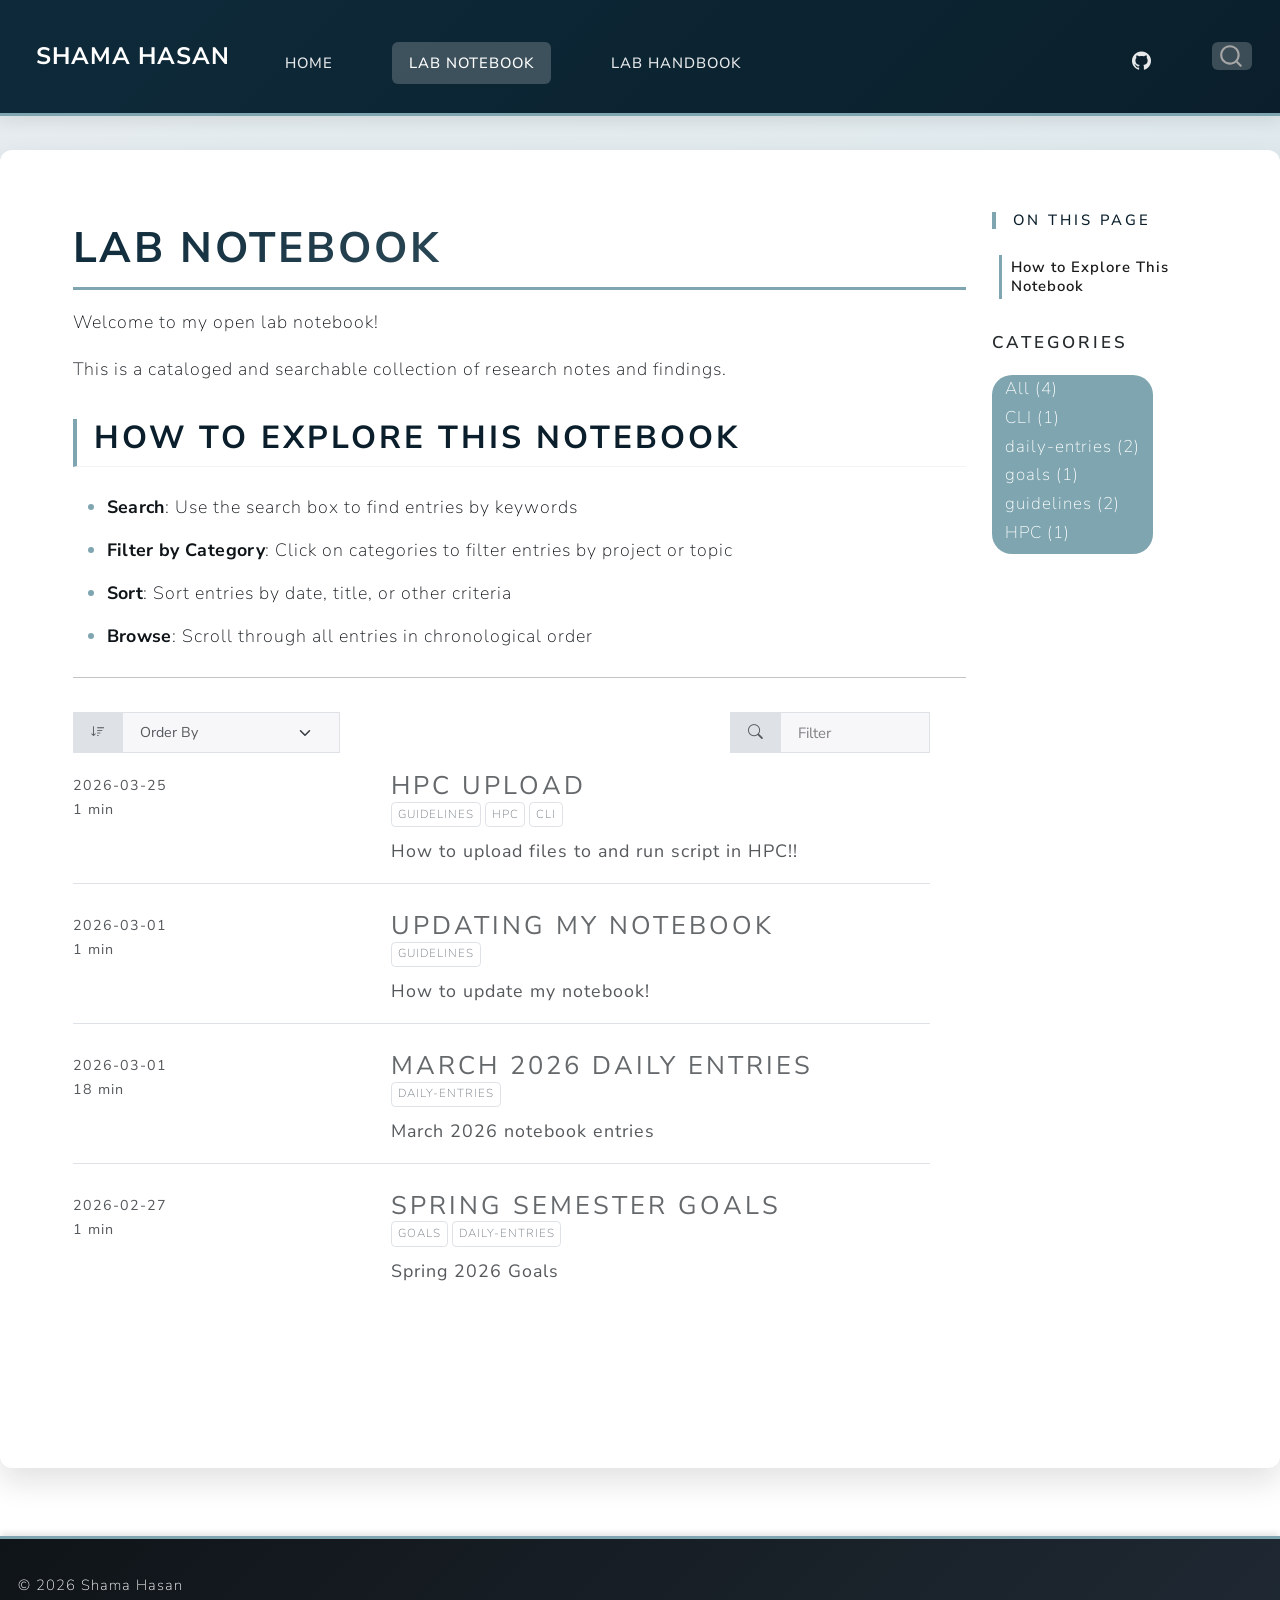
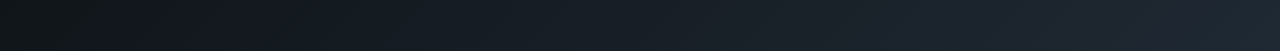
==== commit 0a70b22b: "HPC upload post again" ====
--- a/docs/notebook.html
+++ b/docs/notebook.html
@@ -192,7 +192,7 @@
   <li><a href="#how-to-explore-this-notebook" id="toc-how-to-explore-this-notebook" class="nav-link active" data-scroll-target="#how-to-explore-this-notebook">How to Explore This Notebook</a></li>
   </ul>
 </nav>
-    <h5 class="quarto-listing-category-title">Categories</h5><div class="quarto-listing-category category-default"><div class="category" data-category="">All <span class="quarto-category-count">(3)</span></div><div class="category" data-category="ZGFpbHktZW50cmllcw==">daily-entries <span class="quarto-category-count">(2)</span></div><div class="category" data-category="Z29hbHM=">goals <span class="quarto-category-count">(1)</span></div><div class="category" data-category="Z3VpZGVsaW5lcw==">guidelines <span class="quarto-category-count">(1)</span></div></div></div>
+    <h5 class="quarto-listing-category-title">Categories</h5><div class="quarto-listing-category category-default"><div class="category" data-category="">All <span class="quarto-category-count">(4)</span></div><div class="category" data-category="Q0xJ">CLI <span class="quarto-category-count">(1)</span></div><div class="category" data-category="ZGFpbHktZW50cmllcw==">daily-entries <span class="quarto-category-count">(2)</span></div><div class="category" data-category="Z29hbHM=">goals <span class="quarto-category-count">(1)</span></div><div class="category" data-category="Z3VpZGVsaW5lcw==">guidelines <span class="quarto-category-count">(2)</span></div><div class="category" data-category="SFBD">HPC <span class="quarto-category-count">(1)</span></div></div></div>
 <!-- main -->
 <main class="content column-page-left" id="quarto-document-content">
 
@@ -255,7 +255,34 @@
     </div>
 </div>
 <div class="list quarto-listing-default">
-<div class="quarto-post image-right" data-index="0" data-categories="Z3VpZGVsaW5lcw==" data-listing-date-sort="1772341200000" data-listing-file-modified-sort="1772421184008" data-listing-date-modified-sort="NaN" data-listing-reading-time-sort="1" data-listing-word-count-sort="116">
+<div class="quarto-post image-right" data-index="0" data-categories="Z3VpZGVsaW5lcyUyQ0hQQyUyQ0NMSQ==" data-listing-date-sort="1774411200000" data-listing-file-modified-sort="1774485729548" data-listing-date-modified-sort="NaN" data-listing-reading-time-sort="1" data-listing-word-count-sort="146">
+<div class="body">
+<h3 class="no-anchor listing-title">
+<a href="./posts/HPC_Upload.html" class="no-external">HPC Upload</a>
+</h3>
+<div class="listing-categories">
+
+<div class="listing-category" onclick="window.quartoListingCategory('Z3VpZGVsaW5lcw=='); return false;">guidelines</div>
+
+<div class="listing-category" onclick="window.quartoListingCategory('SFBD'); return false;">HPC</div>
+
+<div class="listing-category" onclick="window.quartoListingCategory('Q0xJ'); return false;">CLI</div>
+
+</div>
+<div class="delink listing-description"><a href="./posts/HPC_Upload.html" class="no-external">
+<p>How to upload files to and run script in HPC!!</p>
+</a></div>
+</div>
+<div class="metadata">
+<a href="./posts/HPC_Upload.html" class="no-external">
+<div class="listing-date">
+2026-03-25
+</div>
+<div class="listing-reading-time">1 min</div>
+</a>
+</div>
+</div>
+<div class="quarto-post image-right" data-index="1" data-categories="Z3VpZGVsaW5lcw==" data-listing-date-sort="1772341200000" data-listing-file-modified-sort="1772421184008" data-listing-date-modified-sort="NaN" data-listing-reading-time-sort="1" data-listing-word-count-sort="116">
 <div class="body">
 <h3 class="no-anchor listing-title">
 <a href="./posts/updating_my_notebook.html" class="no-external">Updating My Notebook</a>
@@ -278,7 +305,7 @@
 </a>
 </div>
 </div>
-<div class="quarto-post image-right" data-index="1" data-categories="ZGFpbHktZW50cmllcw==" data-listing-date-sort="1772341200000" data-listing-file-modified-sort="1774485495279" data-listing-date-modified-sort="NaN" data-listing-reading-time-sort="18" data-listing-word-count-sort="3495">
+<div class="quarto-post image-right" data-index="2" data-categories="ZGFpbHktZW50cmllcw==" data-listing-date-sort="1772341200000" data-listing-file-modified-sort="1774485495279" data-listing-date-modified-sort="NaN" data-listing-reading-time-sort="18" data-listing-word-count-sort="3495">
 <div class="body">
 <h3 class="no-anchor listing-title">
 <a href="./posts/March_Daily_Entries.html" class="no-external">March 2026 Daily Entries</a>
@@ -301,7 +328,7 @@
 </a>
 </div>
 </div>
-<div class="quarto-post image-right" data-index="2" data-categories="Z29hbHMlMkNkYWlseS1lbnRyaWVz" data-listing-date-sort="1772168400000" data-listing-file-modified-sort="1774484354707" data-listing-date-modified-sort="NaN" data-listing-reading-time-sort="1" data-listing-word-count-sort="167">
+<div class="quarto-post image-right" data-index="3" data-categories="Z29hbHMlMkNkYWlseS1lbnRyaWVz" data-listing-date-sort="1772168400000" data-listing-file-modified-sort="1774484354707" data-listing-date-modified-sort="NaN" data-listing-reading-time-sort="1" data-listing-word-count-sort="167">
 <div class="body">
 <h3 class="no-anchor listing-title">
 <a href="./posts/2026-02-18-goals.html" class="no-external">Spring Semester Goals</a>
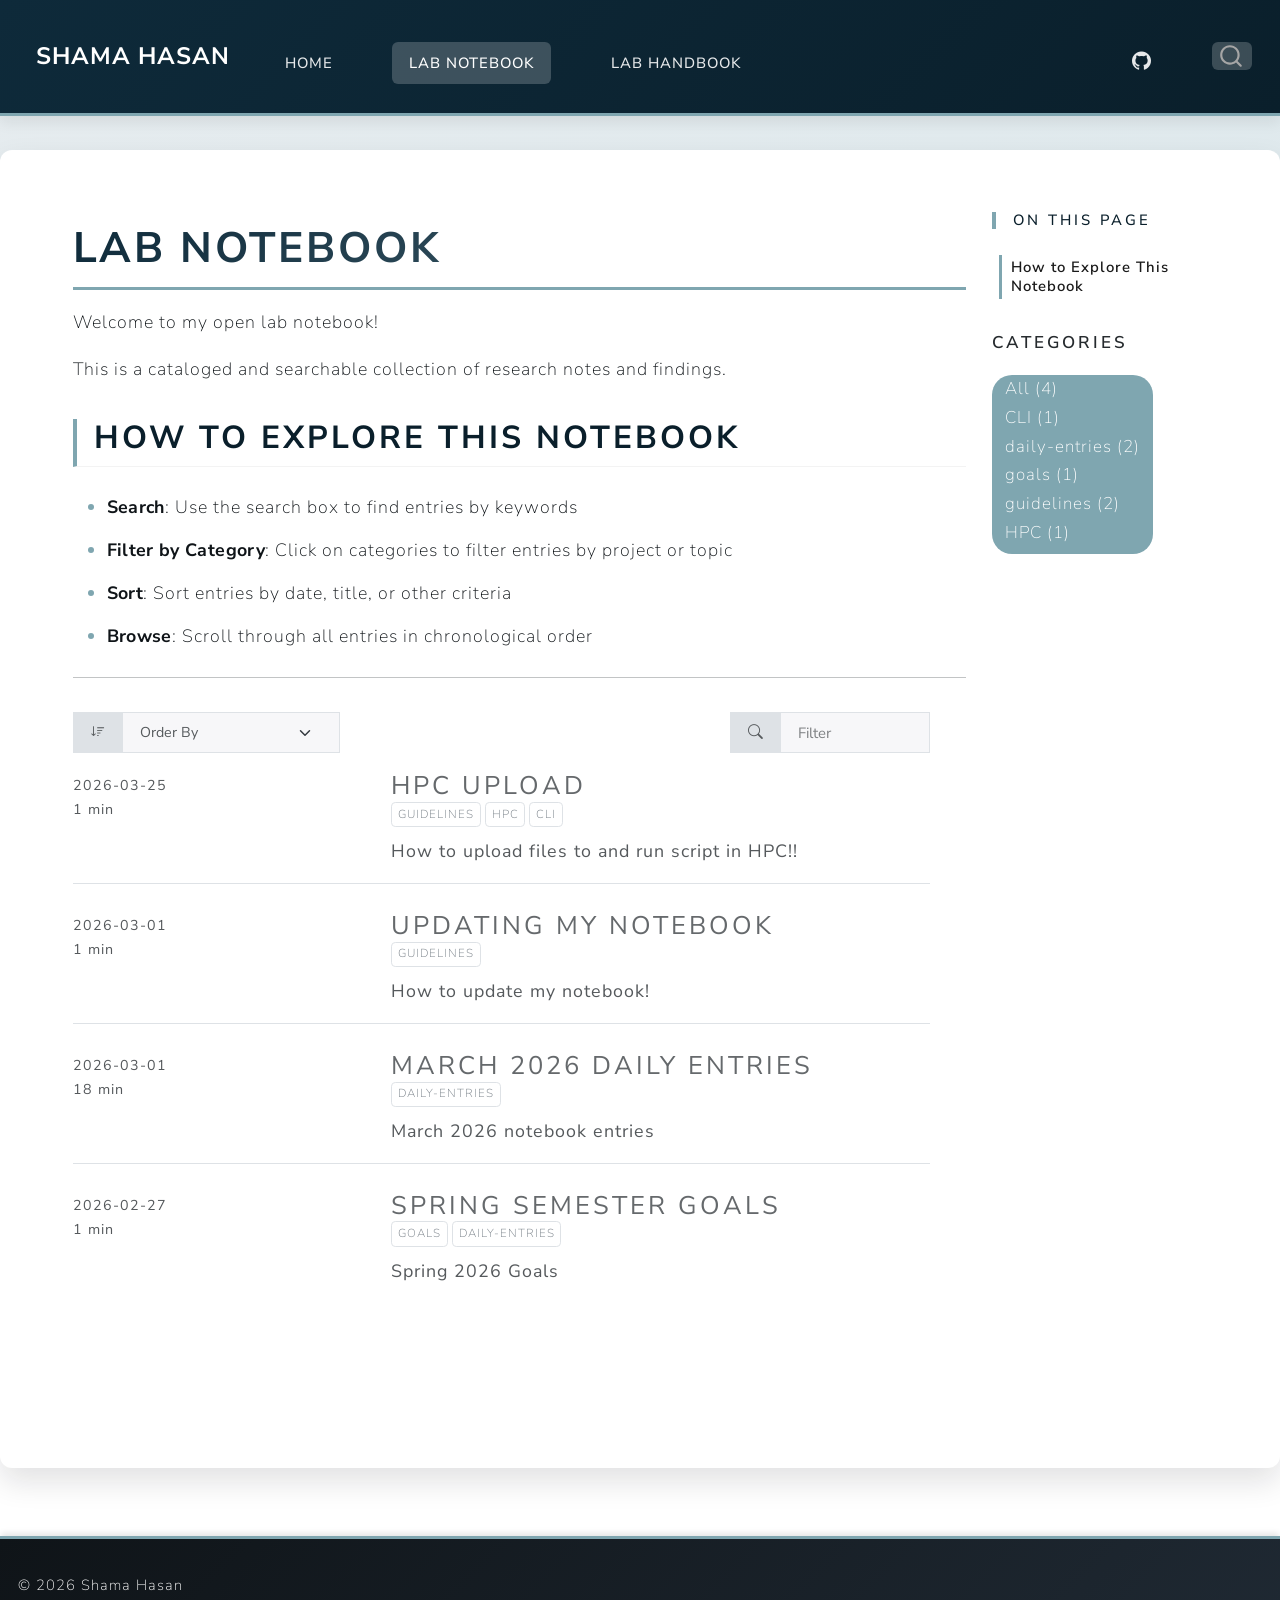
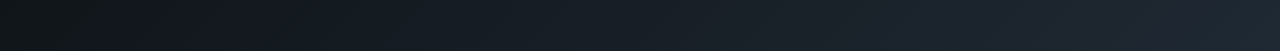
==== commit f31127a0: "HPC upload again again" ====
--- a/docs/notebook.html
+++ b/docs/notebook.html
@@ -255,7 +255,7 @@
     </div>
 </div>
 <div class="list quarto-listing-default">
-<div class="quarto-post image-right" data-index="0" data-categories="Z3VpZGVsaW5lcyUyQ0hQQyUyQ0NMSQ==" data-listing-date-sort="1774411200000" data-listing-file-modified-sort="1774485729548" data-listing-date-modified-sort="NaN" data-listing-reading-time-sort="1" data-listing-word-count-sort="146">
+<div class="quarto-post image-right" data-index="0" data-categories="Z3VpZGVsaW5lcyUyQ0hQQyUyQ0NMSQ==" data-listing-date-sort="1774411200000" data-listing-file-modified-sort="1774485962349" data-listing-date-modified-sort="NaN" data-listing-reading-time-sort="1" data-listing-word-count-sort="146">
 <div class="body">
 <h3 class="no-anchor listing-title">
 <a href="./posts/HPC_Upload.html" class="no-external">HPC Upload</a>
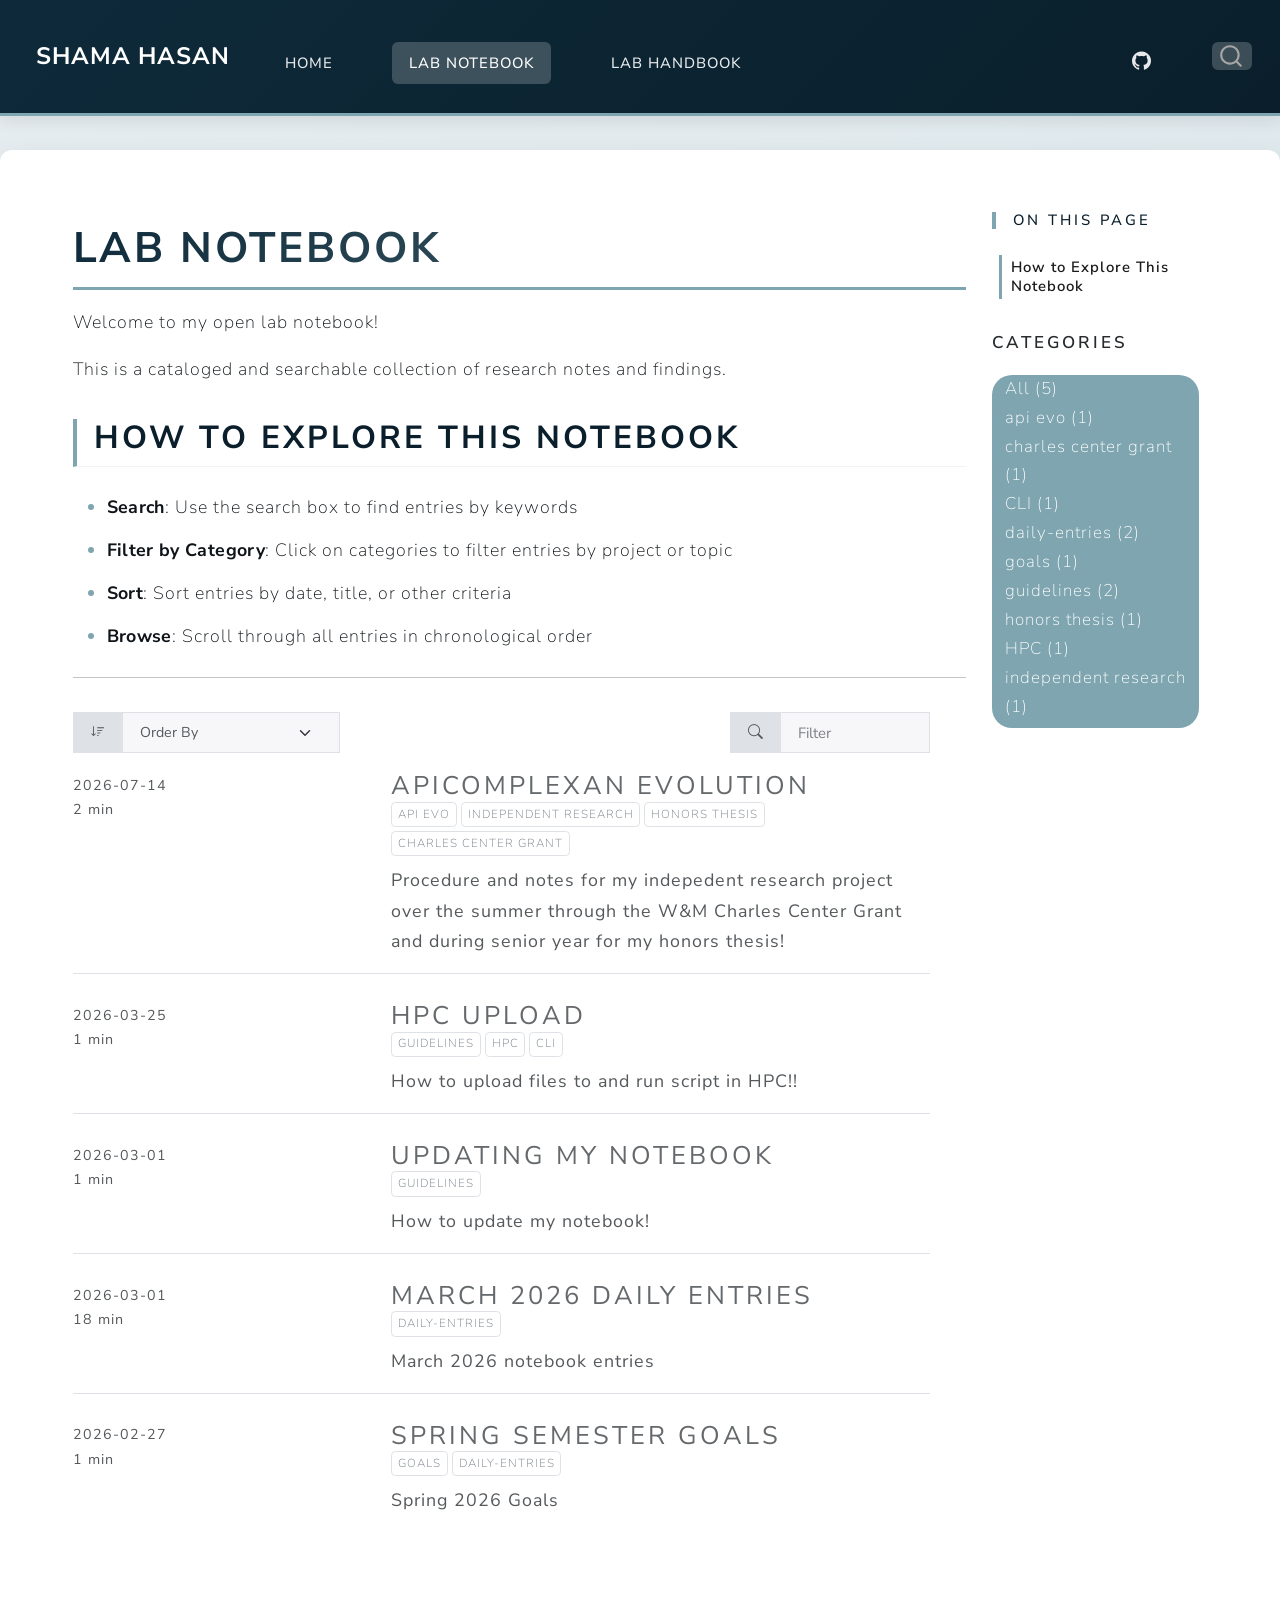
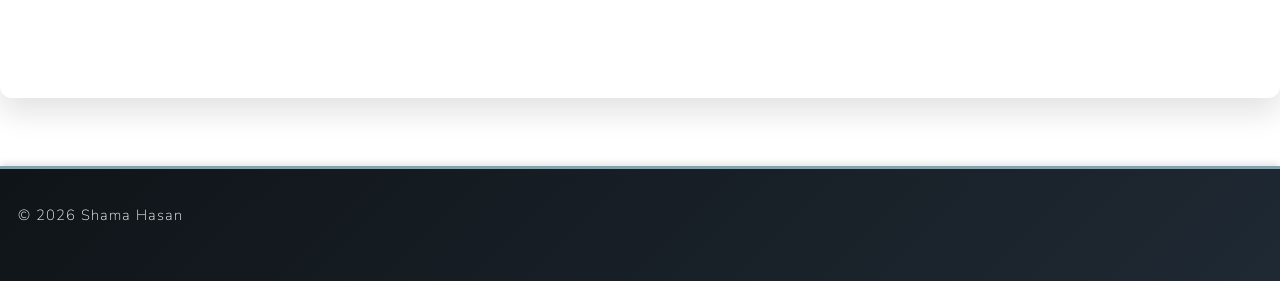
==== commit 1f4cba61: "Add files via upload" ====
--- a/docs/notebook.html
+++ b/docs/notebook.html
@@ -192,7 +192,7 @@
   <li><a href="#how-to-explore-this-notebook" id="toc-how-to-explore-this-notebook" class="nav-link active" data-scroll-target="#how-to-explore-this-notebook">How to Explore This Notebook</a></li>
   </ul>
 </nav>
-    <h5 class="quarto-listing-category-title">Categories</h5><div class="quarto-listing-category category-default"><div class="category" data-category="">All <span class="quarto-category-count">(4)</span></div><div class="category" data-category="Q0xJ">CLI <span class="quarto-category-count">(1)</span></div><div class="category" data-category="ZGFpbHktZW50cmllcw==">daily-entries <span class="quarto-category-count">(2)</span></div><div class="category" data-category="Z29hbHM=">goals <span class="quarto-category-count">(1)</span></div><div class="category" data-category="Z3VpZGVsaW5lcw==">guidelines <span class="quarto-category-count">(2)</span></div><div class="category" data-category="SFBD">HPC <span class="quarto-category-count">(1)</span></div></div></div>
+    <h5 class="quarto-listing-category-title">Categories</h5><div class="quarto-listing-category category-default"><div class="category" data-category="">All <span class="quarto-category-count">(5)</span></div><div class="category" data-category="YXBpJTIwZXZv">api evo <span class="quarto-category-count">(1)</span></div><div class="category" data-category="Y2hhcmxlcyUyMGNlbnRlciUyMGdyYW50">charles center grant <span class="quarto-category-count">(1)</span></div><div class="category" data-category="Q0xJ">CLI <span class="quarto-category-count">(1)</span></div><div class="category" data-category="ZGFpbHktZW50cmllcw==">daily-entries <span class="quarto-category-count">(2)</span></div><div class="category" data-category="Z29hbHM=">goals <span class="quarto-category-count">(1)</span></div><div class="category" data-category="Z3VpZGVsaW5lcw==">guidelines <span class="quarto-category-count">(2)</span></div><div class="category" data-category="aG9ub3JzJTIwdGhlc2lz">honors thesis <span class="quarto-category-count">(1)</span></div><div class="category" data-category="SFBD">HPC <span class="quarto-category-count">(1)</span></div><div class="category" data-category="aW5kZXBlbmRlbnQlMjByZXNlYXJjaA==">independent research <span class="quarto-category-count">(1)</span></div></div></div>
 <!-- main -->
 <main class="content column-page-left" id="quarto-document-content">
 
@@ -255,7 +255,36 @@
     </div>
 </div>
 <div class="list quarto-listing-default">
-<div class="quarto-post image-right" data-index="0" data-categories="Z3VpZGVsaW5lcyUyQ0hQQyUyQ0NMSQ==" data-listing-date-sort="1774411200000" data-listing-file-modified-sort="1774485962349" data-listing-date-modified-sort="NaN" data-listing-reading-time-sort="1" data-listing-word-count-sort="146">
+<div class="quarto-post image-right" data-index="0" data-categories="YXBpJTIwZXZvJTJDaW5kZXBlbmRlbnQlMjByZXNlYXJjaCUyQ2hvbm9ycyUyMHRoZXNpcyUyQ2NoYXJsZXMlMjBjZW50ZXIlMjBncmFudA==" data-listing-date-sort="1784001600000" data-listing-file-modified-sort="1784052876931" data-listing-date-modified-sort="NaN" data-listing-reading-time-sort="2" data-listing-word-count-sort="235">
+<div class="body">
+<h3 class="no-anchor listing-title">
+<a href="./posts/Apicomplexan_Evolution.html" class="no-external">Apicomplexan Evolution</a>
+</h3>
+<div class="listing-categories">
+
+<div class="listing-category" onclick="window.quartoListingCategory('YXBpJTIwZXZv'); return false;">api evo</div>
+
+<div class="listing-category" onclick="window.quartoListingCategory('aW5kZXBlbmRlbnQlMjByZXNlYXJjaA=='); return false;">independent research</div>
+
+<div class="listing-category" onclick="window.quartoListingCategory('aG9ub3JzJTIwdGhlc2lz'); return false;">honors thesis</div>
+
+<div class="listing-category" onclick="window.quartoListingCategory('Y2hhcmxlcyUyMGNlbnRlciUyMGdyYW50'); return false;">charles center grant</div>
+
+</div>
+<div class="delink listing-description"><a href="./posts/Apicomplexan_Evolution.html" class="no-external">
+<p>Procedure and notes for my indepedent research project over the summer through the W&amp;M Charles Center Grant and during senior year for my honors thesis!</p>
+</a></div>
+</div>
+<div class="metadata">
+<a href="./posts/Apicomplexan_Evolution.html" class="no-external">
+<div class="listing-date">
+2026-07-14
+</div>
+<div class="listing-reading-time">2 min</div>
+</a>
+</div>
+</div>
+<div class="quarto-post image-right" data-index="1" data-categories="Z3VpZGVsaW5lcyUyQ0hQQyUyQ0NMSQ==" data-listing-date-sort="1774411200000" data-listing-file-modified-sort="1774486189557" data-listing-date-modified-sort="NaN" data-listing-reading-time-sort="1" data-listing-word-count-sort="146">
 <div class="body">
 <h3 class="no-anchor listing-title">
 <a href="./posts/HPC_Upload.html" class="no-external">HPC Upload</a>
@@ -282,7 +311,7 @@
 </a>
 </div>
 </div>
-<div class="quarto-post image-right" data-index="1" data-categories="Z3VpZGVsaW5lcw==" data-listing-date-sort="1772341200000" data-listing-file-modified-sort="1772421184008" data-listing-date-modified-sort="NaN" data-listing-reading-time-sort="1" data-listing-word-count-sort="116">
+<div class="quarto-post image-right" data-index="2" data-categories="Z3VpZGVsaW5lcw==" data-listing-date-sort="1772341200000" data-listing-file-modified-sort="1772421184008" data-listing-date-modified-sort="NaN" data-listing-reading-time-sort="1" data-listing-word-count-sort="116">
 <div class="body">
 <h3 class="no-anchor listing-title">
 <a href="./posts/updating_my_notebook.html" class="no-external">Updating My Notebook</a>
@@ -305,7 +334,7 @@
 </a>
 </div>
 </div>
-<div class="quarto-post image-right" data-index="2" data-categories="ZGFpbHktZW50cmllcw==" data-listing-date-sort="1772341200000" data-listing-file-modified-sort="1774485495279" data-listing-date-modified-sort="NaN" data-listing-reading-time-sort="18" data-listing-word-count-sort="3495">
+<div class="quarto-post image-right" data-index="3" data-categories="ZGFpbHktZW50cmllcw==" data-listing-date-sort="1772341200000" data-listing-file-modified-sort="1784042558710" data-listing-date-modified-sort="NaN" data-listing-reading-time-sort="18" data-listing-word-count-sort="3496">
 <div class="body">
 <h3 class="no-anchor listing-title">
 <a href="./posts/March_Daily_Entries.html" class="no-external">March 2026 Daily Entries</a>
@@ -328,7 +357,7 @@
 </a>
 </div>
 </div>
-<div class="quarto-post image-right" data-index="3" data-categories="Z29hbHMlMkNkYWlseS1lbnRyaWVz" data-listing-date-sort="1772168400000" data-listing-file-modified-sort="1774484354707" data-listing-date-modified-sort="NaN" data-listing-reading-time-sort="1" data-listing-word-count-sort="167">
+<div class="quarto-post image-right" data-index="4" data-categories="Z29hbHMlMkNkYWlseS1lbnRyaWVz" data-listing-date-sort="1772168400000" data-listing-file-modified-sort="1774484354707" data-listing-date-modified-sort="NaN" data-listing-reading-time-sort="1" data-listing-word-count-sort="167">
 <div class="body">
 <h3 class="no-anchor listing-title">
 <a href="./posts/2026-02-18-goals.html" class="no-external">Spring Semester Goals</a>
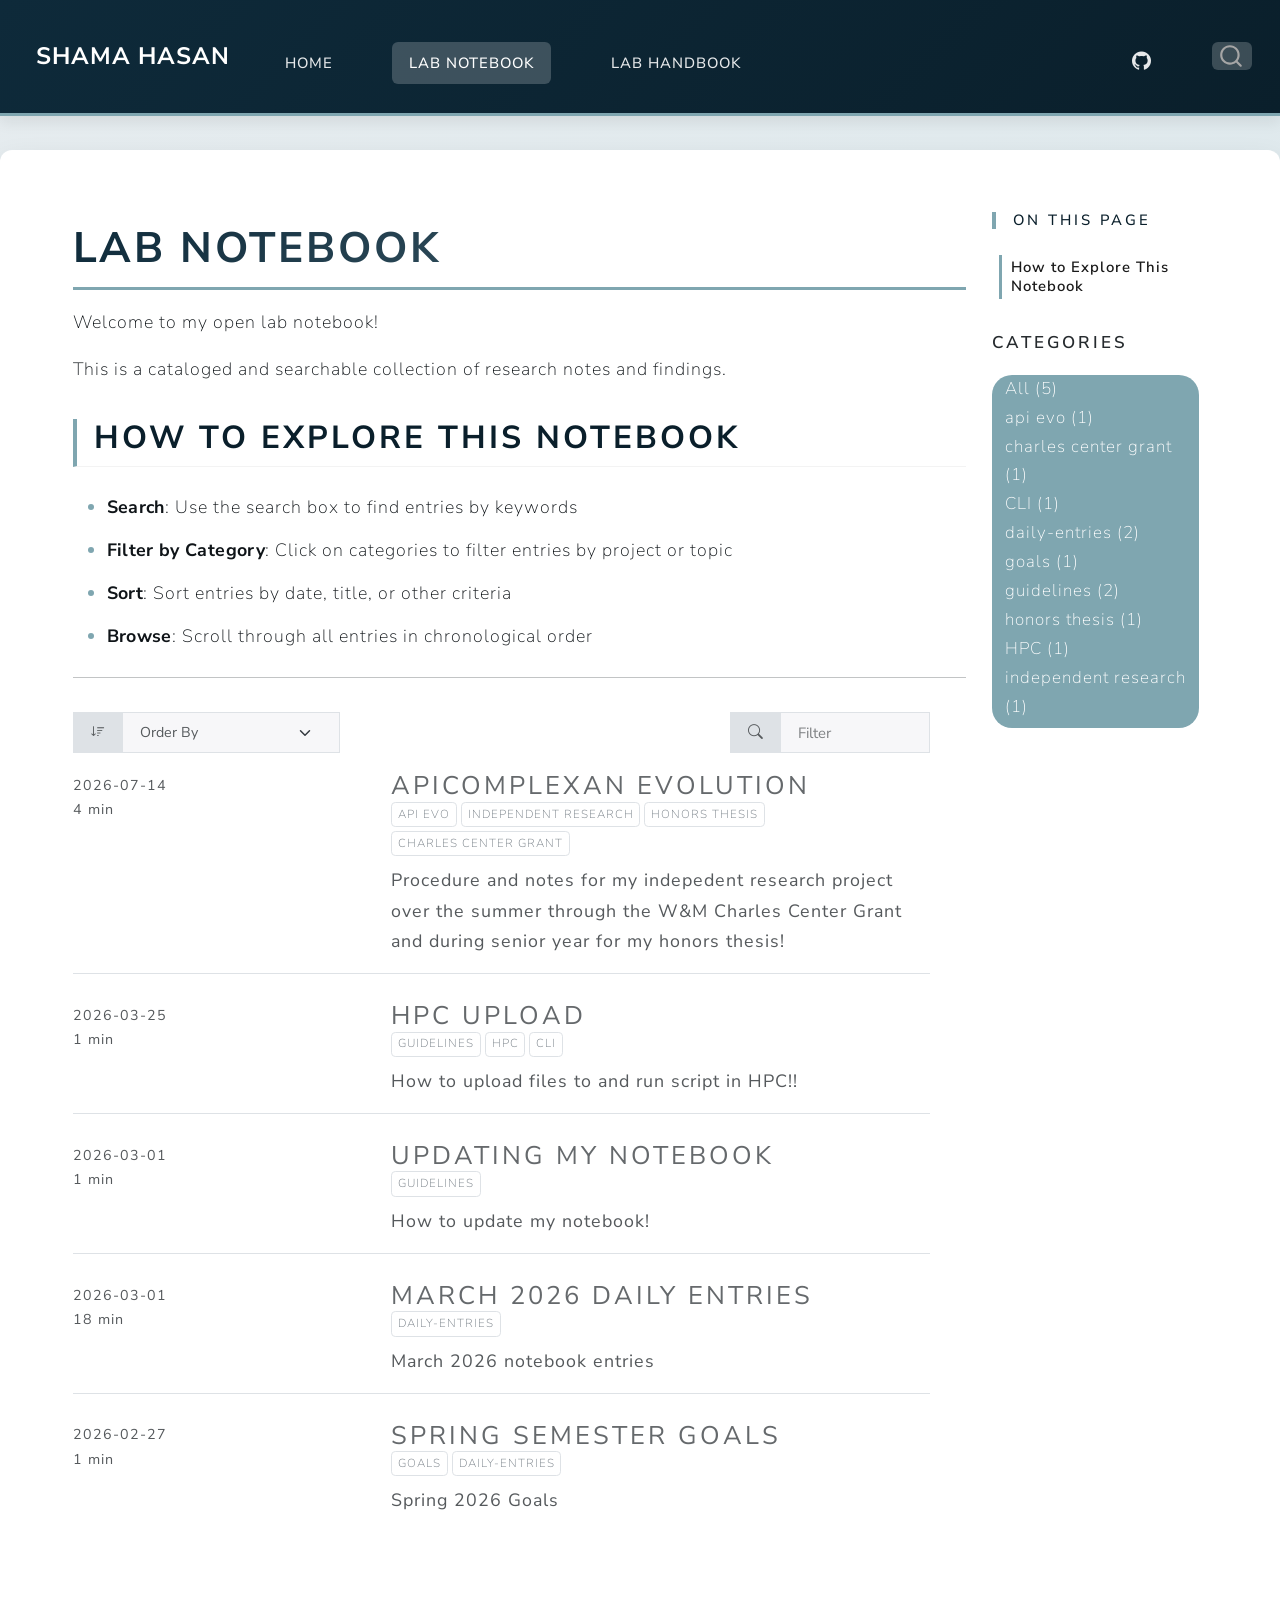
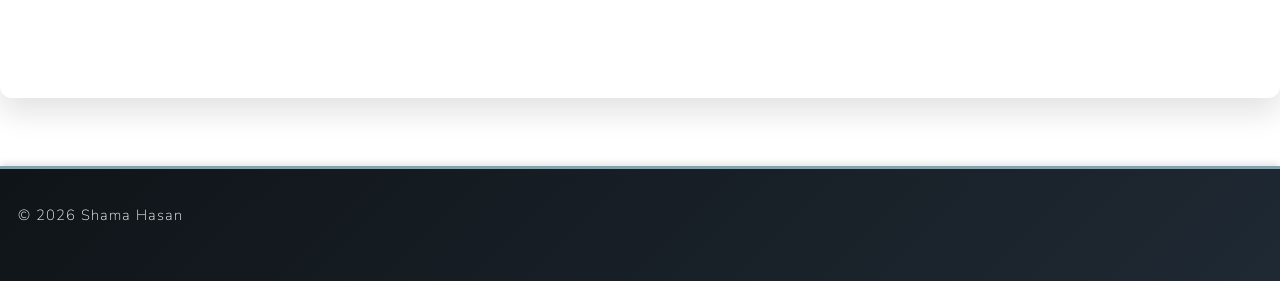
==== commit 6cf384fa: "Add files via upload" ====
--- a/docs/notebook.html
+++ b/docs/notebook.html
@@ -255,7 +255,7 @@
     </div>
 </div>
 <div class="list quarto-listing-default">
-<div class="quarto-post image-right" data-index="0" data-categories="YXBpJTIwZXZvJTJDaW5kZXBlbmRlbnQlMjByZXNlYXJjaCUyQ2hvbm9ycyUyMHRoZXNpcyUyQ2NoYXJsZXMlMjBjZW50ZXIlMjBncmFudA==" data-listing-date-sort="1784001600000" data-listing-file-modified-sort="1784052876931" data-listing-date-modified-sort="NaN" data-listing-reading-time-sort="2" data-listing-word-count-sort="235">
+<div class="quarto-post image-right" data-index="0" data-categories="YXBpJTIwZXZvJTJDaW5kZXBlbmRlbnQlMjByZXNlYXJjaCUyQ2hvbm9ycyUyMHRoZXNpcyUyQ2NoYXJsZXMlMjBjZW50ZXIlMjBncmFudA==" data-listing-date-sort="1784001600000" data-listing-file-modified-sort="1784058760636" data-listing-date-modified-sort="NaN" data-listing-reading-time-sort="4" data-listing-word-count-sort="673">
 <div class="body">
 <h3 class="no-anchor listing-title">
 <a href="./posts/Apicomplexan_Evolution.html" class="no-external">Apicomplexan Evolution</a>
@@ -280,7 +280,7 @@
 <div class="listing-date">
 2026-07-14
 </div>
-<div class="listing-reading-time">2 min</div>
+<div class="listing-reading-time">4 min</div>
 </a>
 </div>
 </div>
